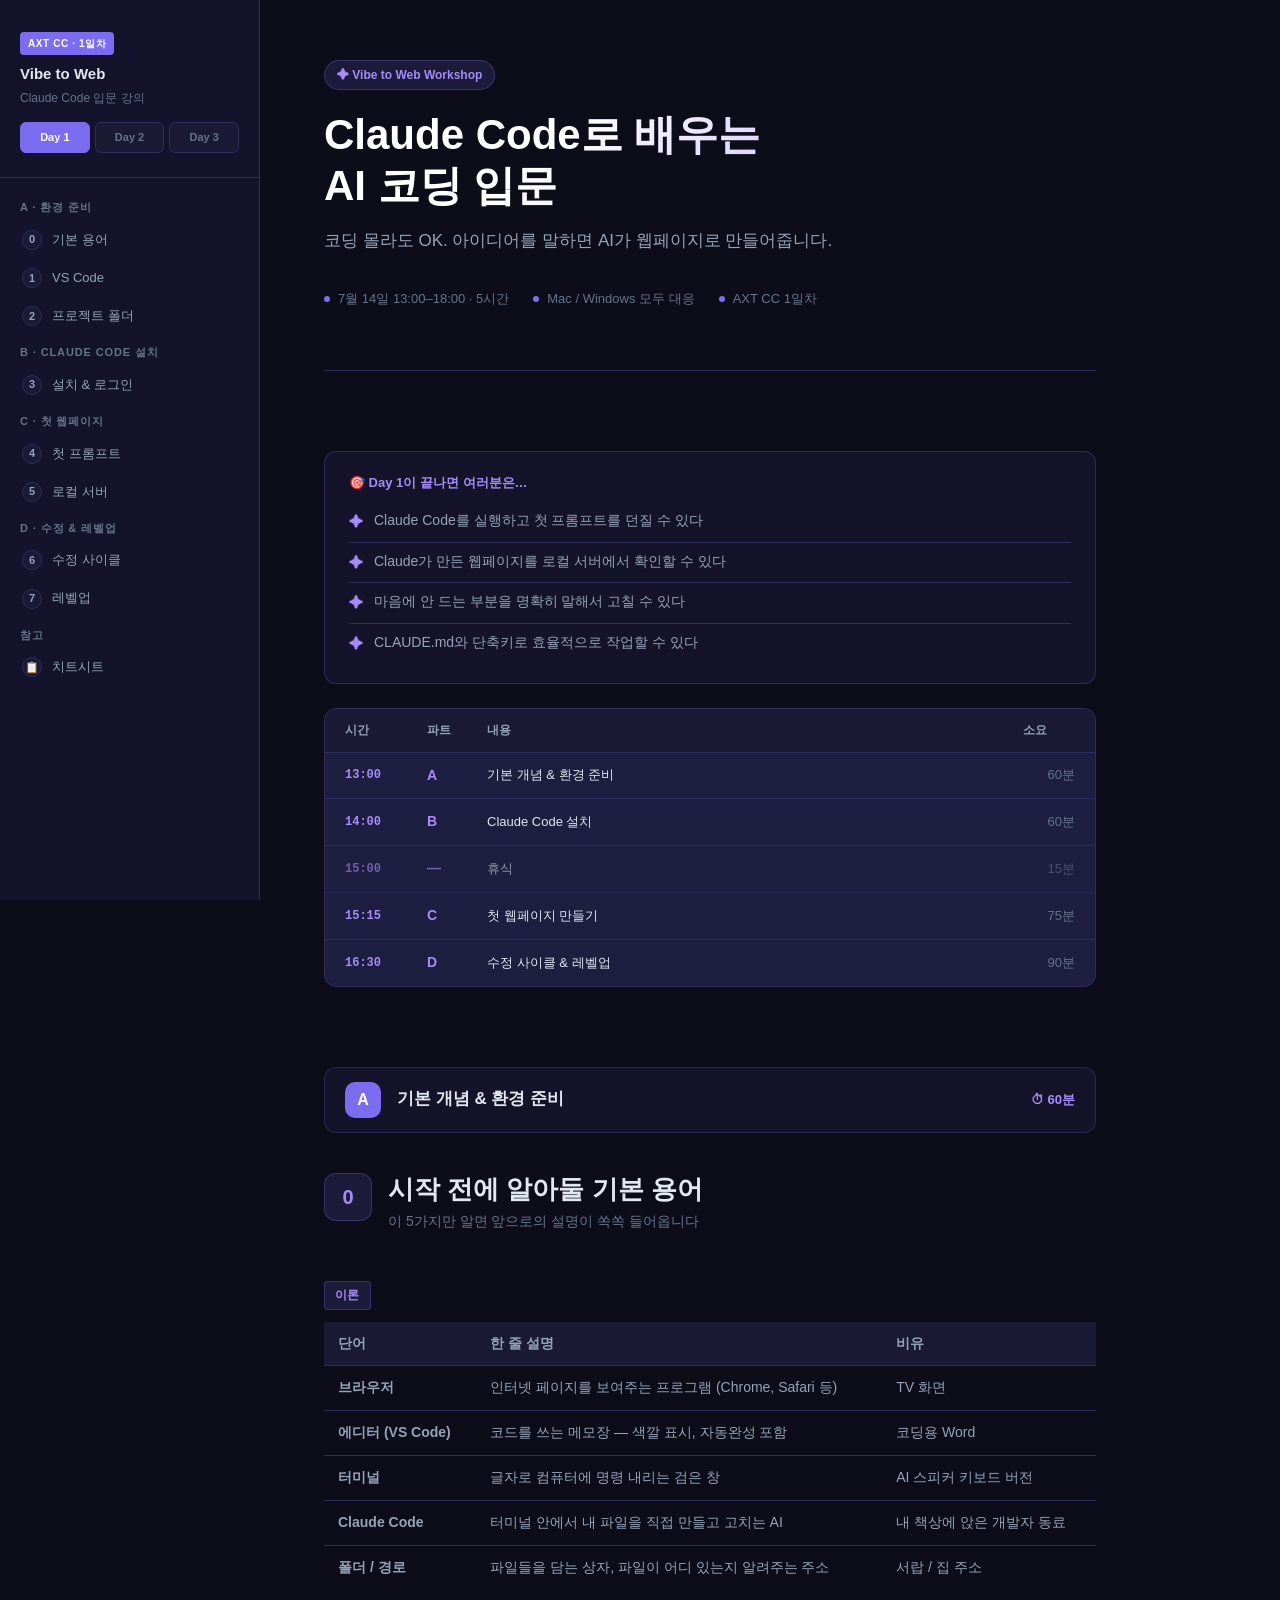
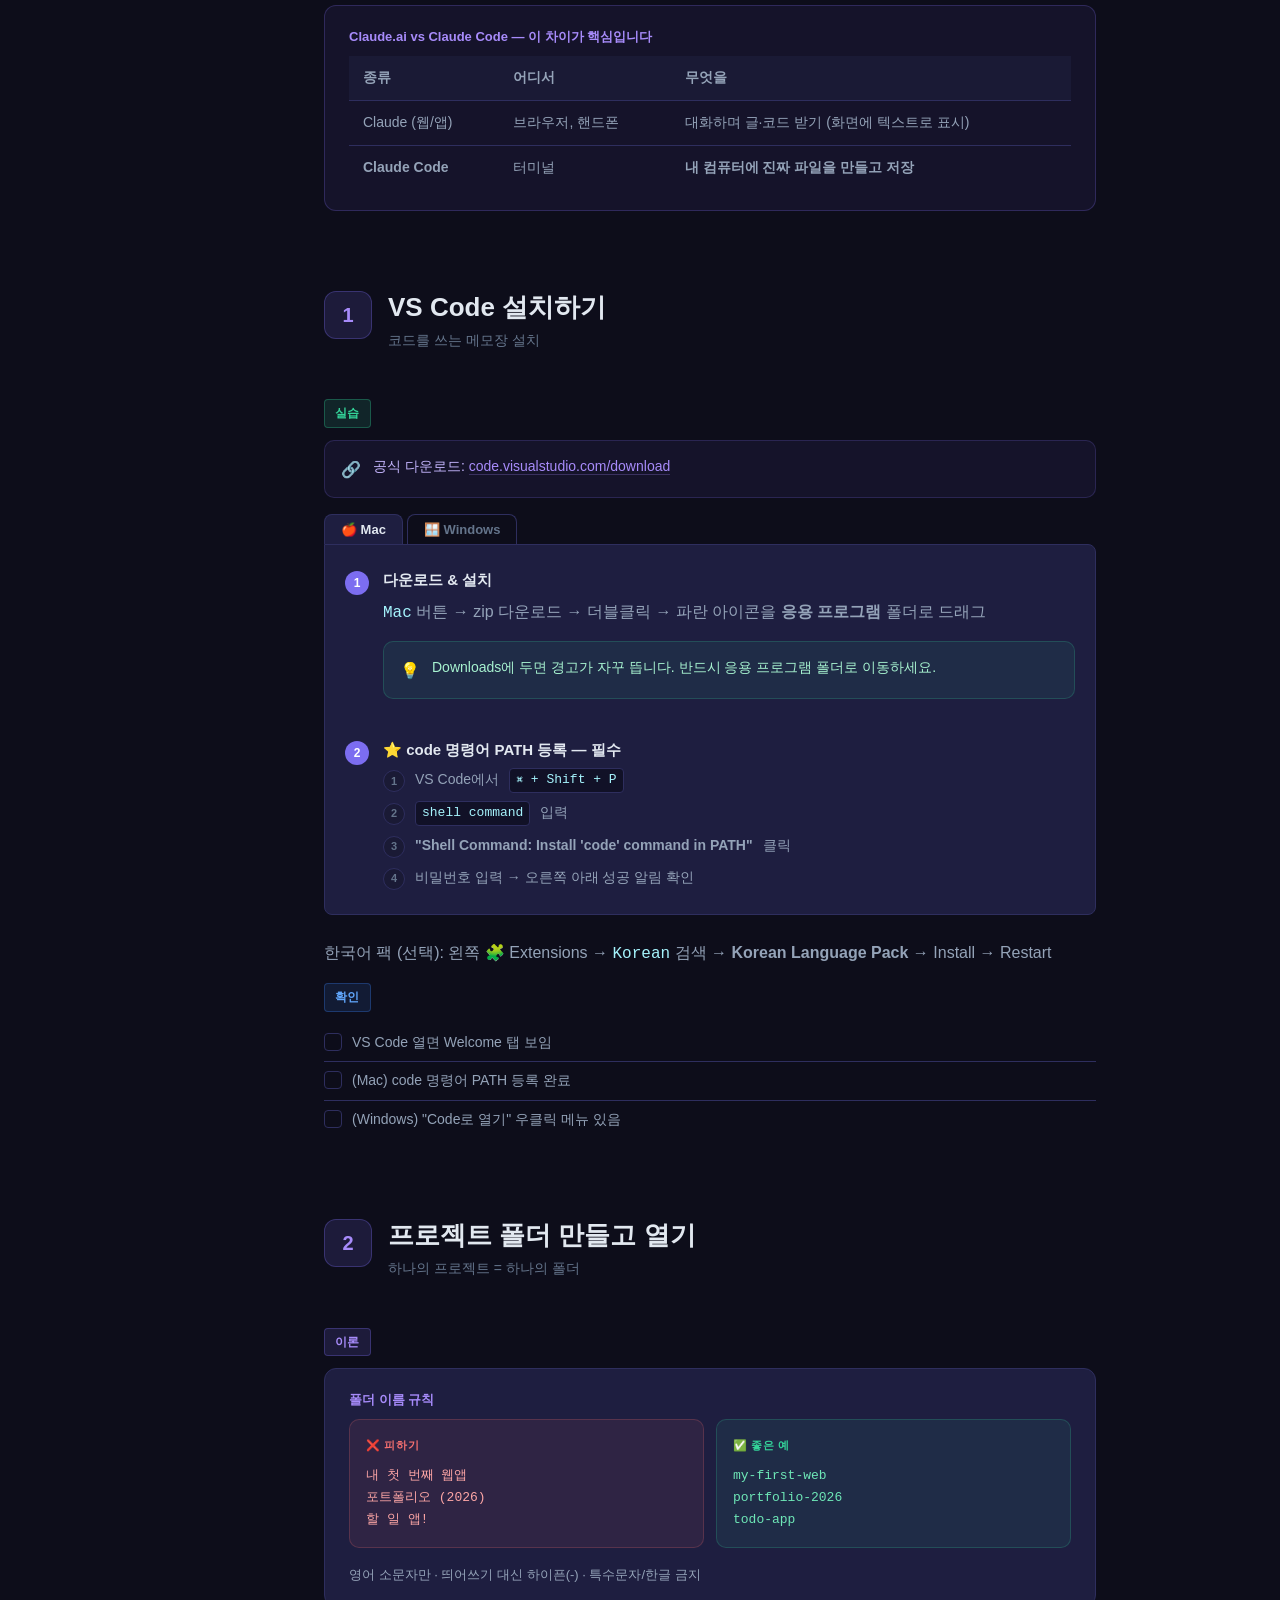
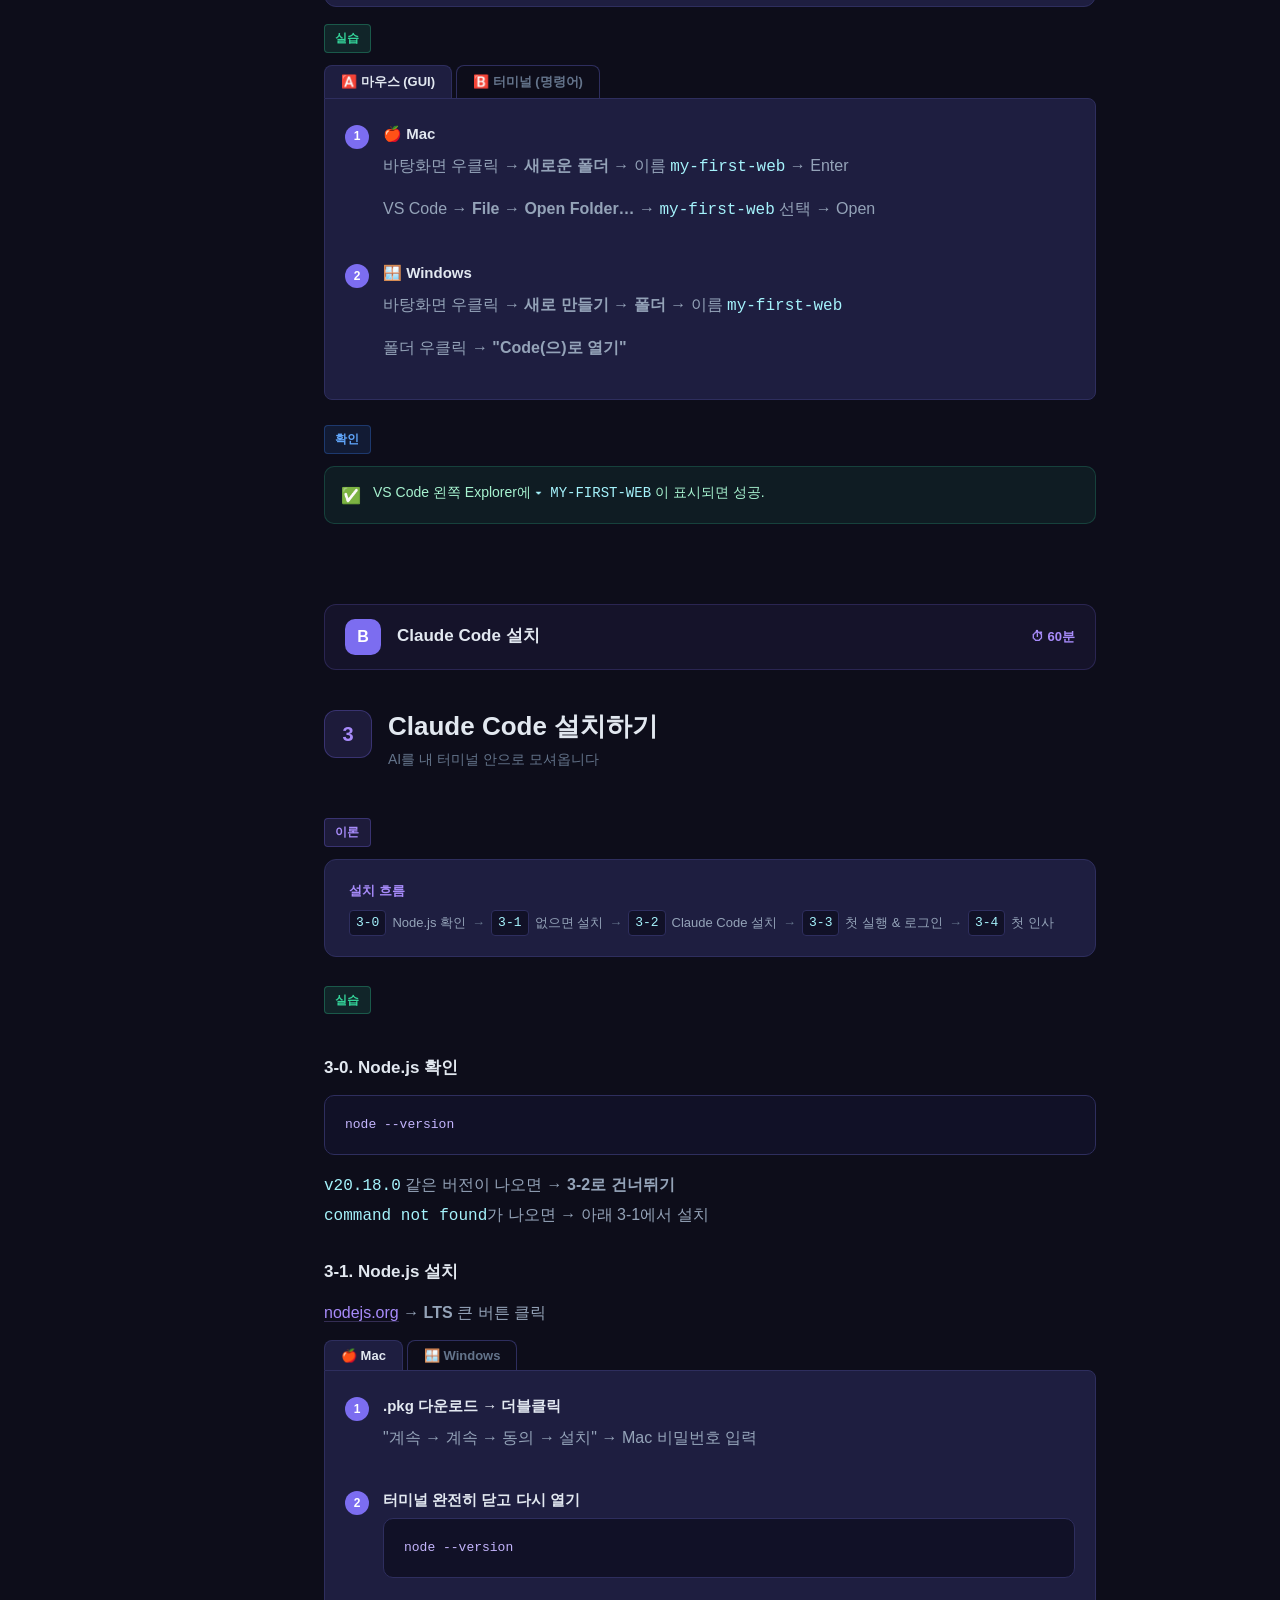
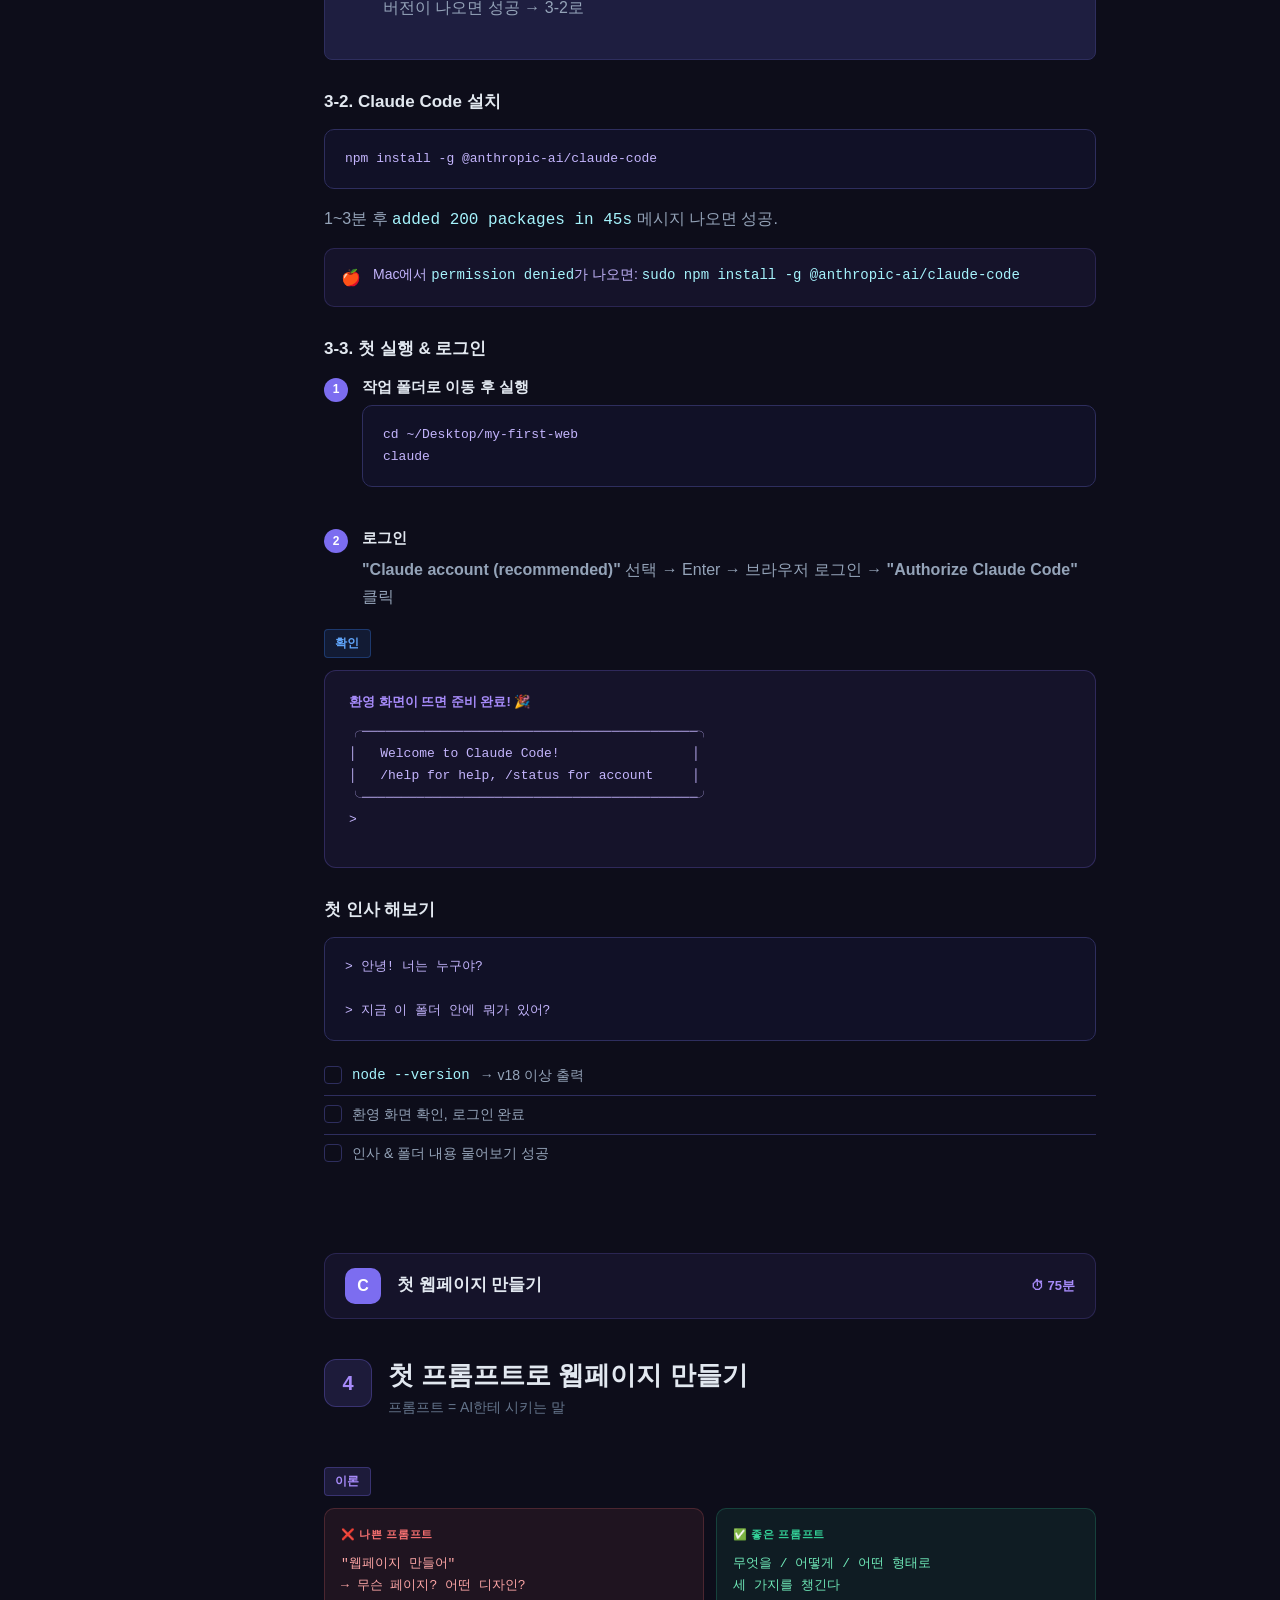
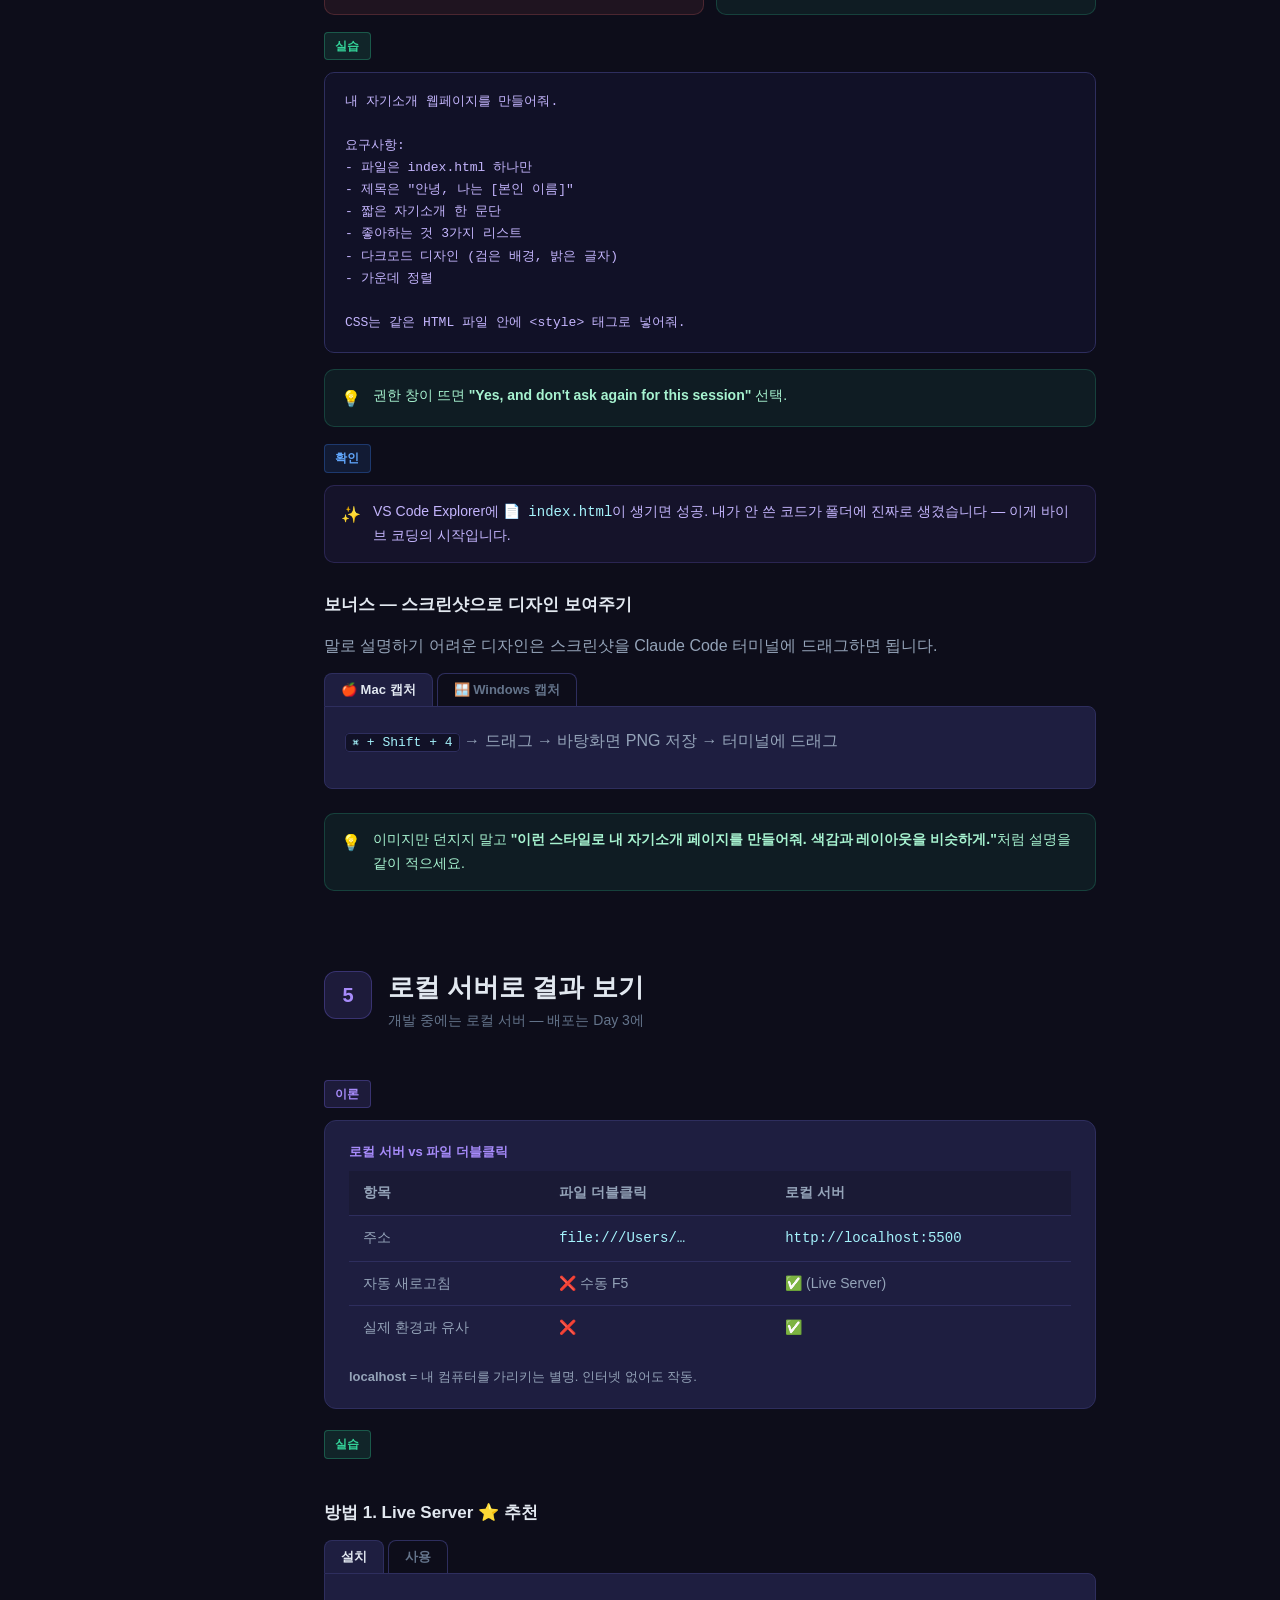
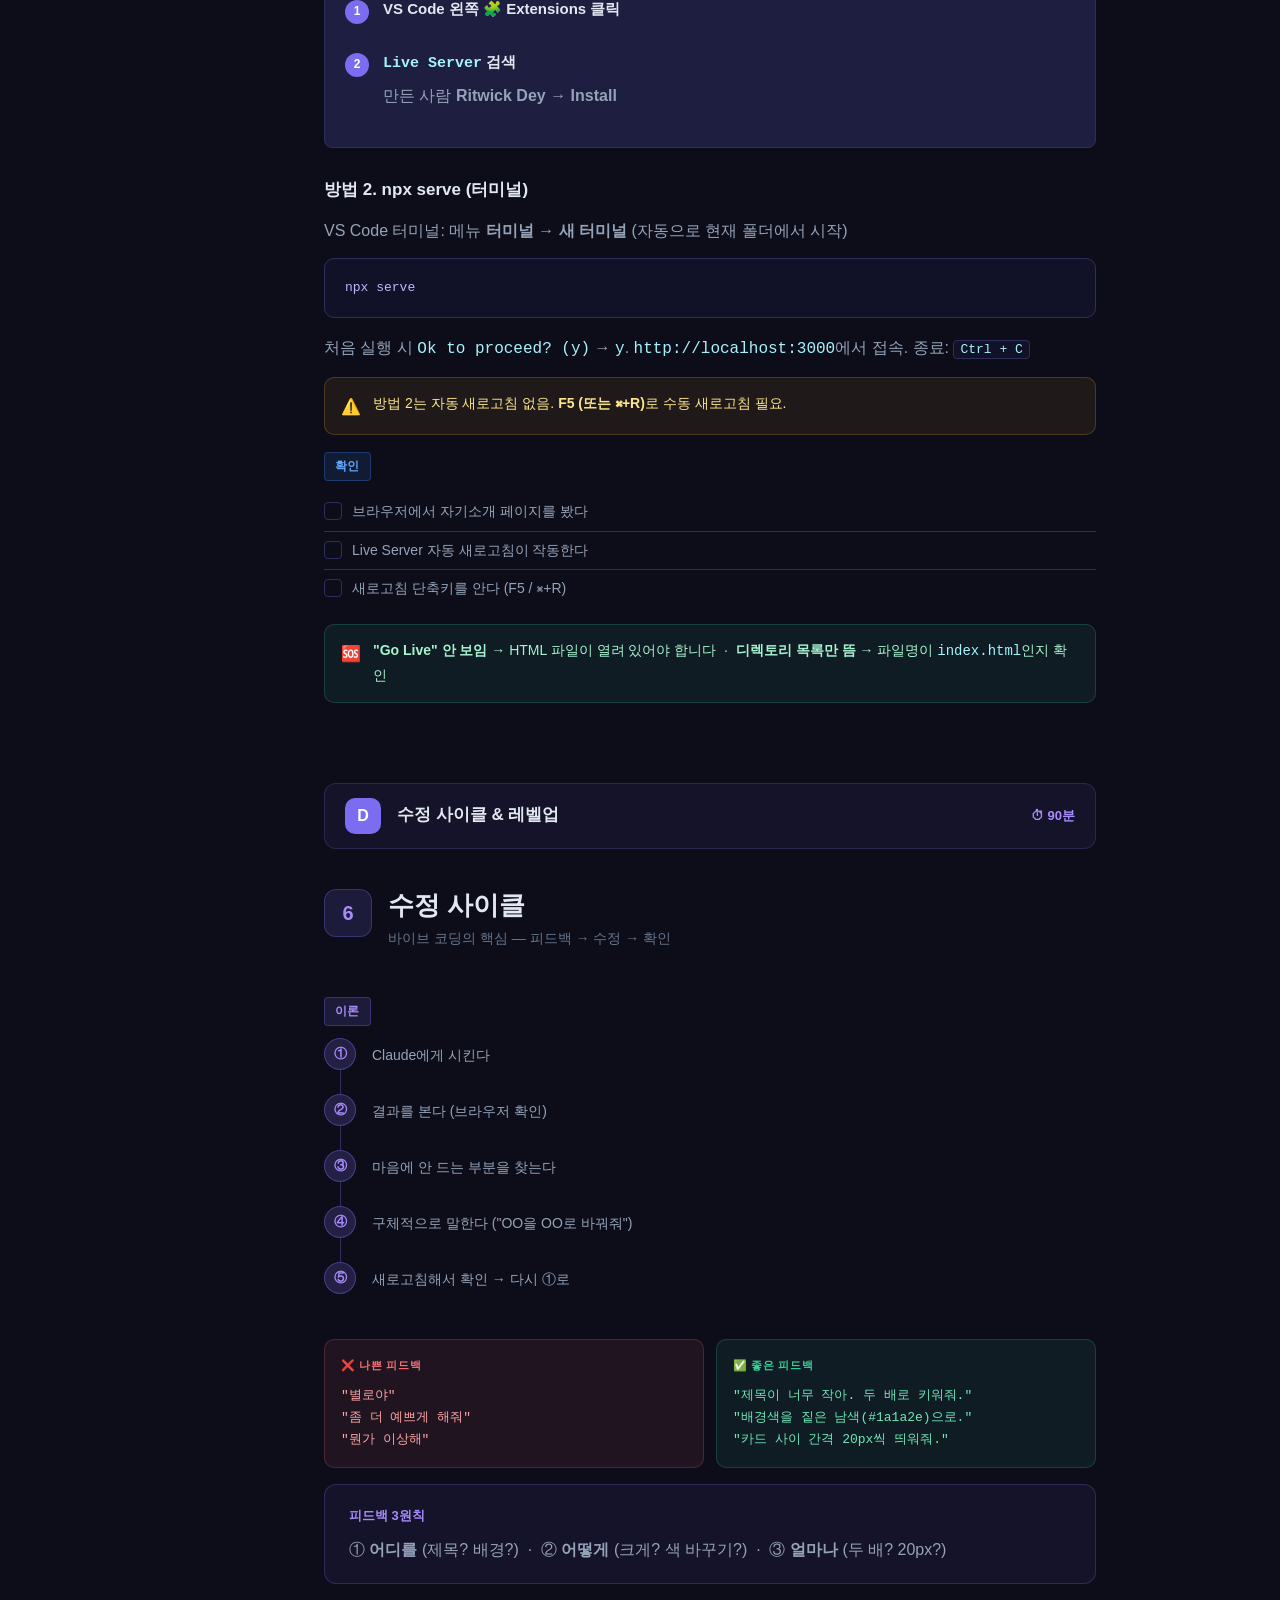
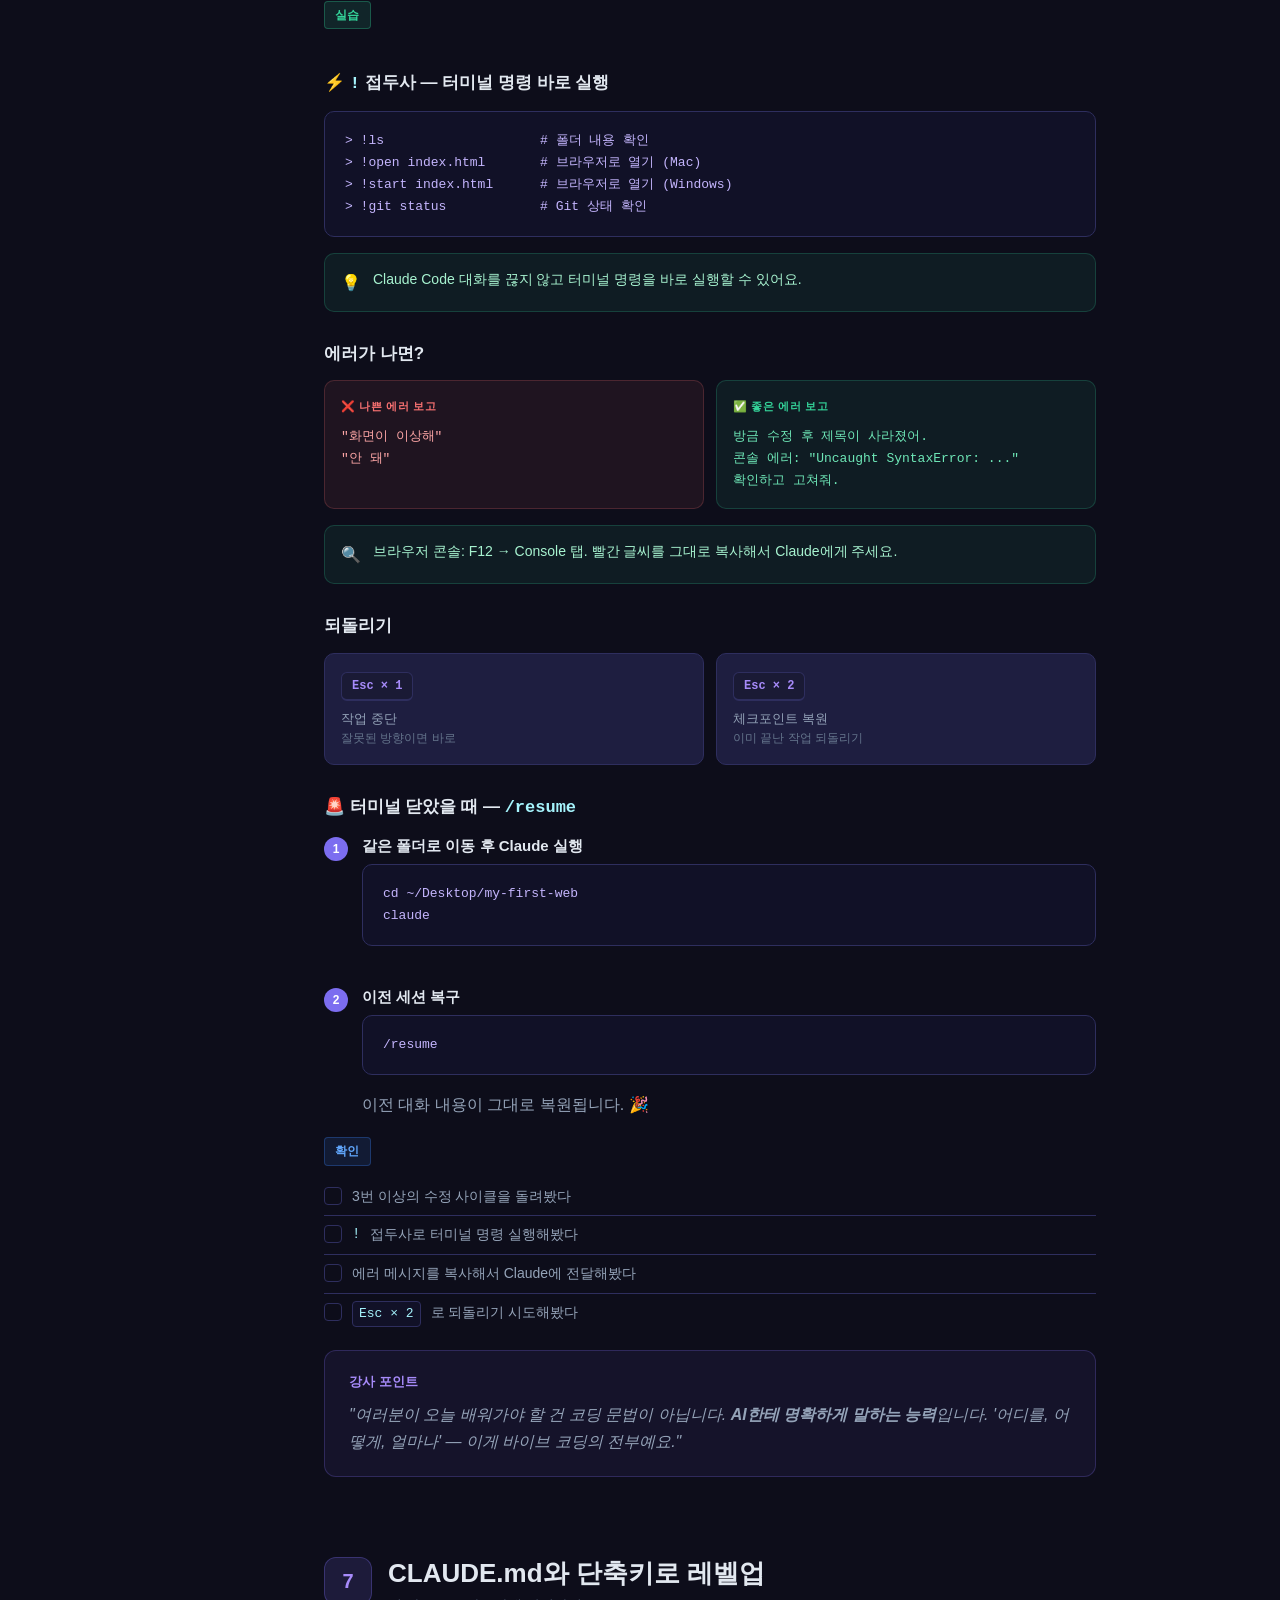
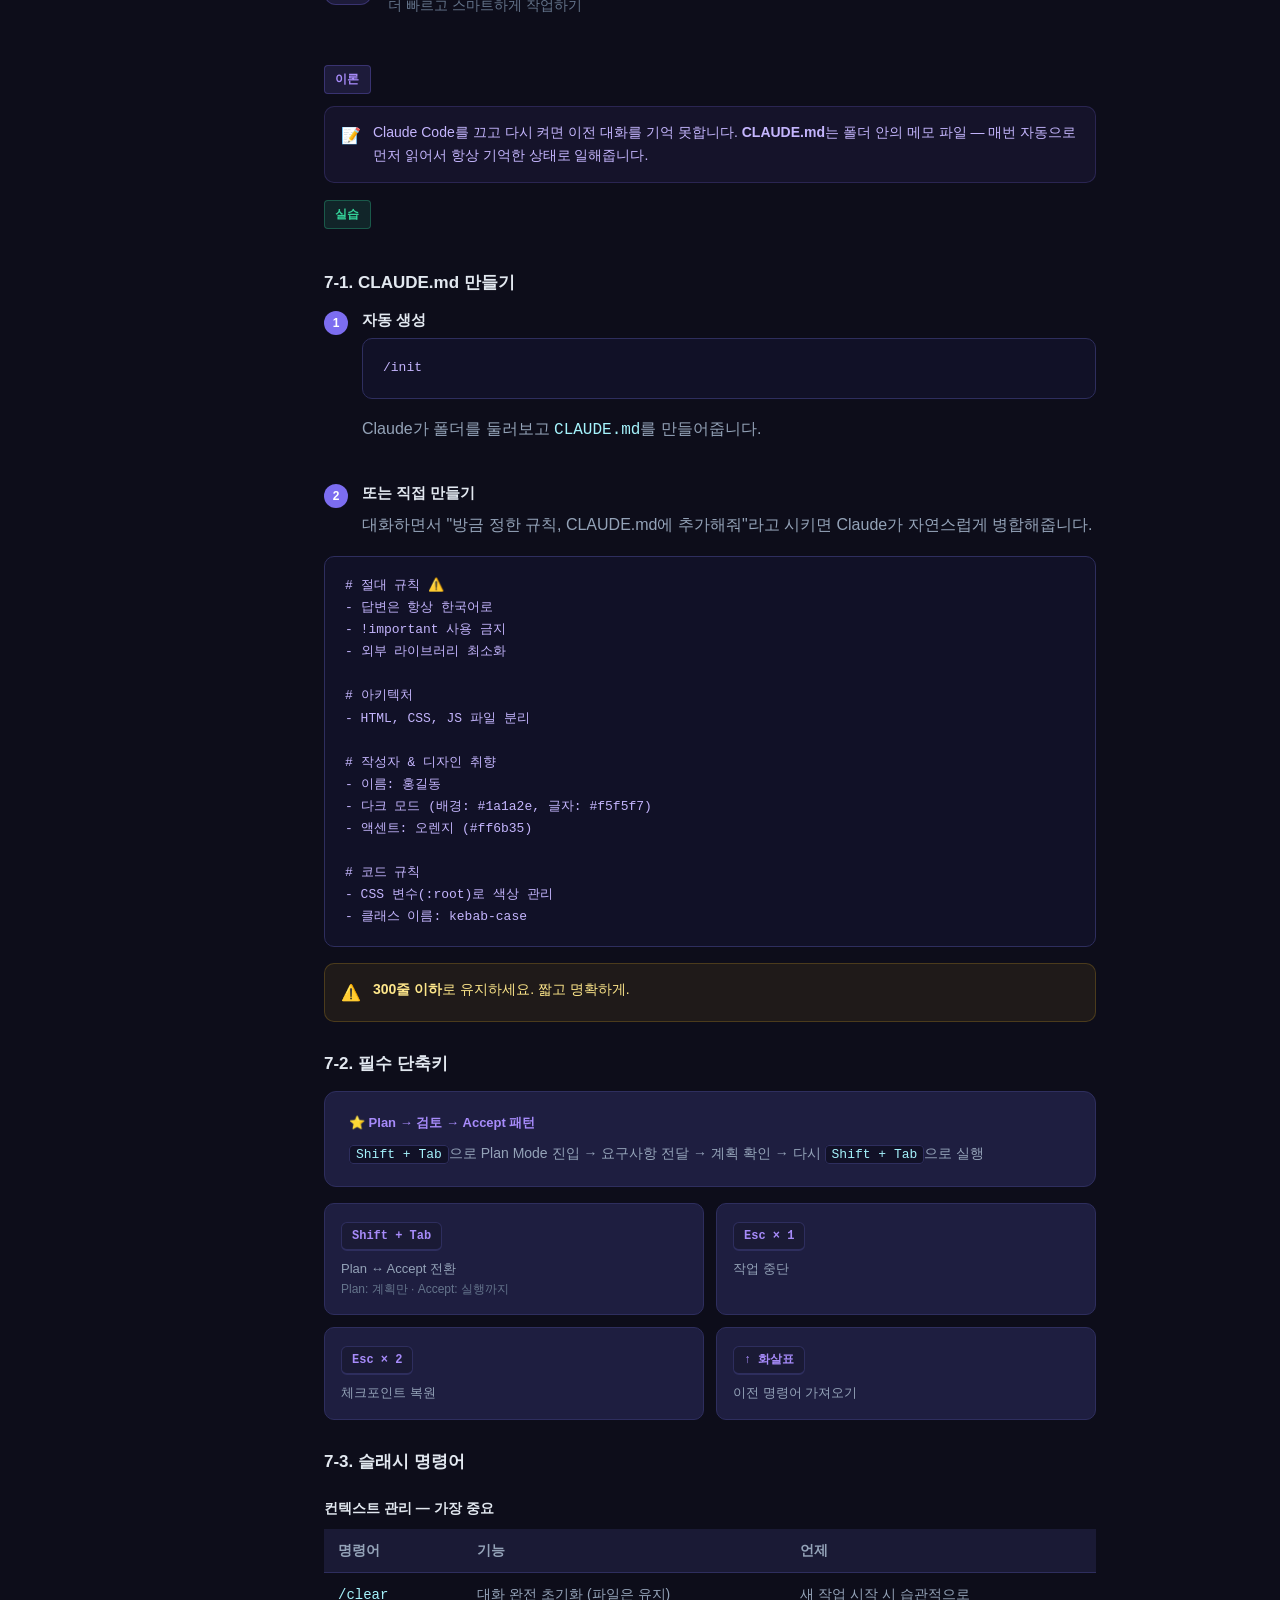
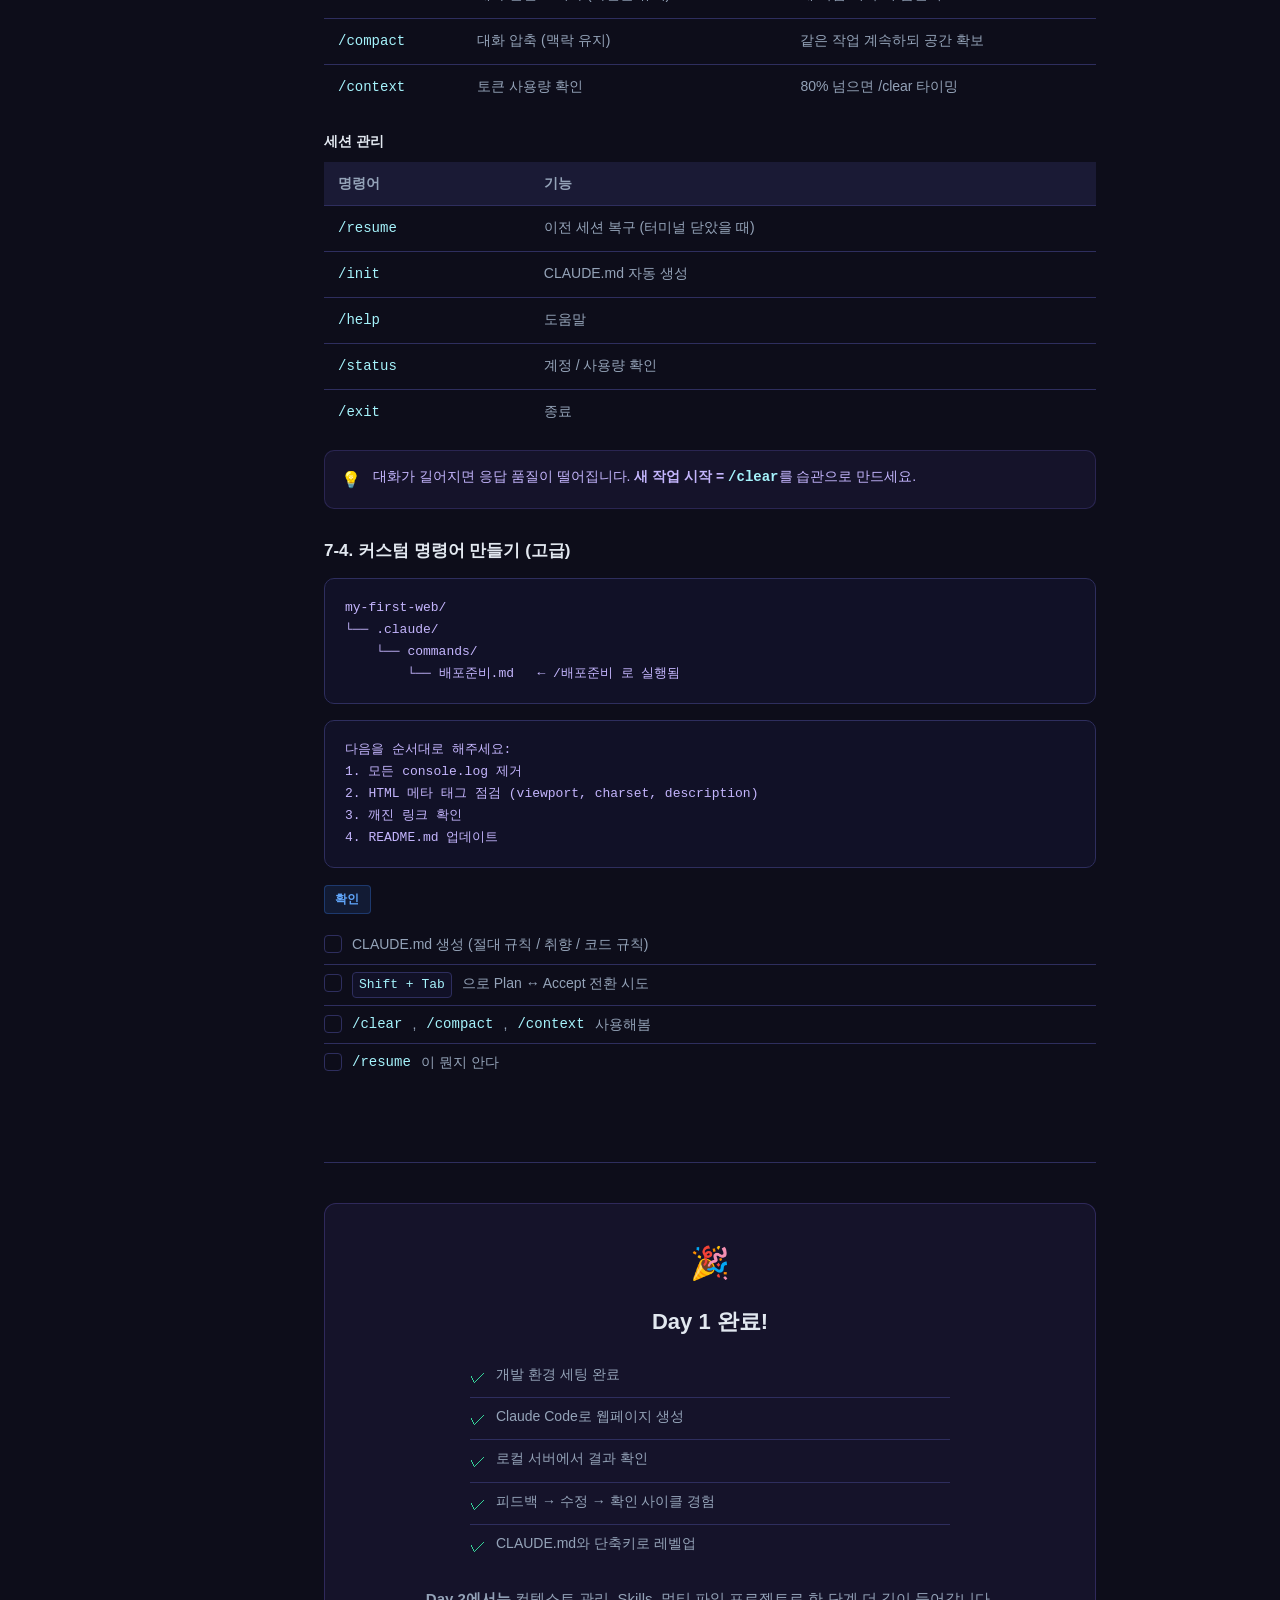
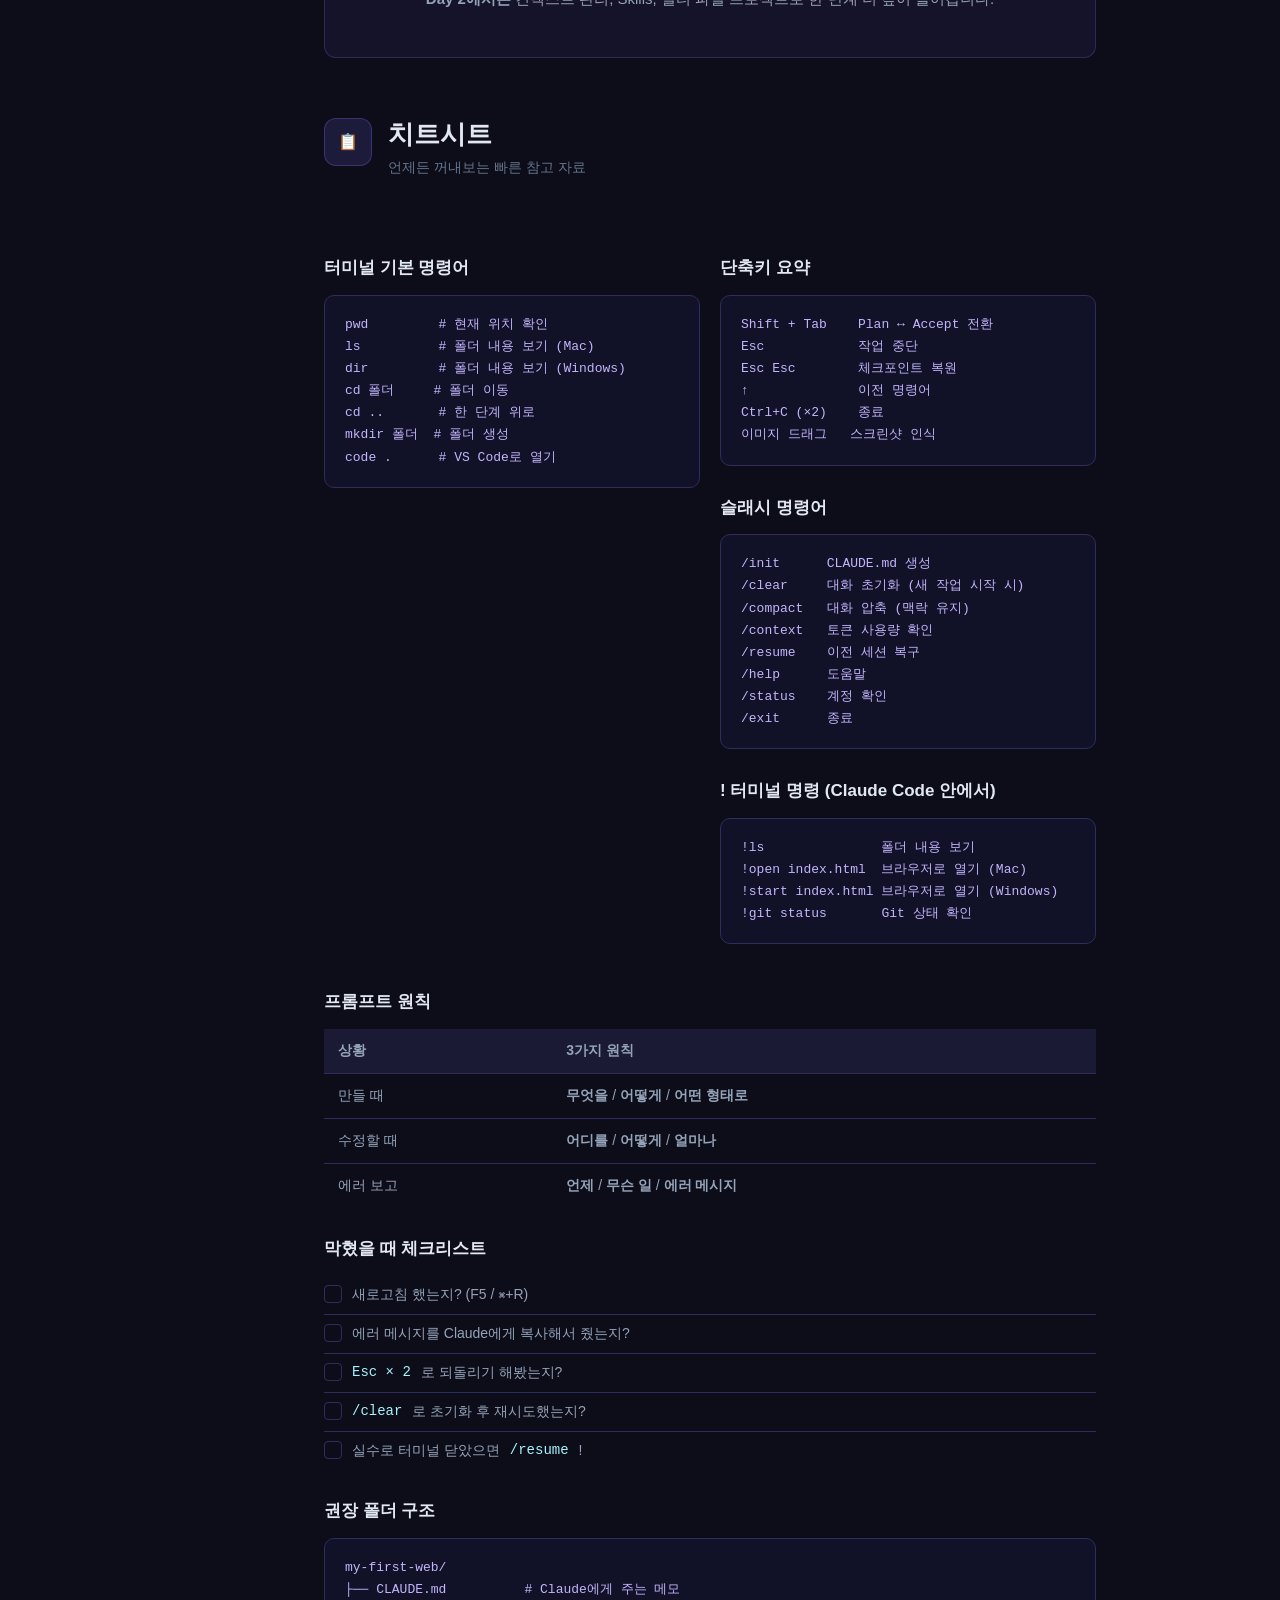
==== index.html @ 5e1e9b09 "Initial commit: Vibe to Web 워크샵 자료 Co-Authored-By: Claude Opus 4.8 <noreply@anthropic.com>" ====
<!DOCTYPE html>
<html lang="ko">
<head>
  <meta charset="UTF-8">
  <meta name="viewport" content="width=device-width, initial-scale=1.0">
  <title>Vibe to Web — Day 1 · Claude Code AI 코딩 입문</title>
  <link rel="stylesheet" href="style.css">
</head>
<body>

<div class="layout">

  <!-- ── Sidebar ── -->
  <aside class="sidebar">
    <div class="sidebar-logo">
      <div class="badge">AXT CC · 1일차</div>
      <h1>Vibe to Web</h1>
      <p>Claude Code 입문 강의</p>
      <div class="day-nav">
        <a href="index.html" class="active">Day 1</a>
        <a href="day2.html">Day 2</a>
        <a href="day3.html">Day 3</a>
      </div>
    </div>
    <nav>
      <div class="nav-section">
        <span class="nav-title">A · 환경 준비</span>
        <a class="nav-link" href="#step0"><span class="step-num">0</span>기본 용어</a>
        <a class="nav-link" href="#step1"><span class="step-num">1</span>VS Code</a>
        <a class="nav-link" href="#step2"><span class="step-num">2</span>프로젝트 폴더</a>
      </div>
      <div class="nav-section">
        <span class="nav-title">B · Claude Code 설치</span>
        <a class="nav-link" href="#step3"><span class="step-num">3</span>설치 &amp; 로그인</a>
      </div>
      <div class="nav-section">
        <span class="nav-title">C · 첫 웹페이지</span>
        <a class="nav-link" href="#step4"><span class="step-num">4</span>첫 프롬프트</a>
        <a class="nav-link" href="#step5"><span class="step-num">5</span>로컬 서버</a>
      </div>
      <div class="nav-section">
        <span class="nav-title">D · 수정 &amp; 레벨업</span>
        <a class="nav-link" href="#step6"><span class="step-num">6</span>수정 사이클</a>
        <a class="nav-link" href="#step7"><span class="step-num">7</span>레벨업</a>
      </div>
      <div class="nav-section">
        <span class="nav-title">참고</span>
        <a class="nav-link" href="#appendix"><span class="step-num">📋</span>치트시트</a>
      </div>
    </nav>
  </aside>

  <!-- ── Main ── -->
  <main>

    <!-- Hero -->
    <div class="hero" id="top">
      <div class="tag">✦ Vibe to Web Workshop</div>
      <h1>Claude Code로 배우는<br>AI 코딩 입문</h1>
      <p>코딩 몰라도 OK. 아이디어를 말하면 AI가 웹페이지로 만들어줍니다.</p>
      <div class="hero-meta">
        <div class="meta-item"><span class="dot"></span> 7월 14일 13:00–18:00 · 5시간</div>
        <div class="meta-item"><span class="dot"></span> Mac / Windows 모두 대응</div>
        <div class="meta-item"><span class="dot"></span> AXT CC 1일차</div>
      </div>
    </div>

    <!-- Day 1 목표 -->
    <div class="card accent" style="margin-bottom: 24px;">
      <div class="card-title">🎯 Day 1이 끝나면 여러분은…</div>
      <ul class="checklist" style="margin-bottom:0;">
        <li><span style="color:var(--accent2); font-size:15px;">✦</span> Claude Code를 실행하고 첫 프롬프트를 던질 수 있다</li>
        <li><span style="color:var(--accent2); font-size:15px;">✦</span> Claude가 만든 웹페이지를 로컬 서버에서 확인할 수 있다</li>
        <li><span style="color:var(--accent2); font-size:15px;">✦</span> 마음에 안 드는 부분을 명확히 말해서 고칠 수 있다</li>
        <li><span style="color:var(--accent2); font-size:15px;">✦</span> CLAUDE.md와 단축키로 효율적으로 작업할 수 있다</li>
      </ul>
    </div>

    <!-- Timetable -->
    <div class="timetable" style="margin-bottom:80px;">
      <div class="timetable-row timetable-header">
        <span>시간</span><span>파트</span><span>내용</span><span>소요</span>
      </div>
      <div class="timetable-row">
        <span class="tt-time">13:00</span>
        <span class="tt-part">A</span>
        <span class="tt-title">기본 개념 &amp; 환경 준비</span>
        <span class="tt-dur">60분</span>
      </div>
      <div class="timetable-row">
        <span class="tt-time">14:00</span>
        <span class="tt-part">B</span>
        <span class="tt-title">Claude Code 설치</span>
        <span class="tt-dur">60분</span>
      </div>
      <div class="timetable-row" style="opacity:.6;">
        <span class="tt-time">15:00</span>
        <span class="tt-part">—</span>
        <span class="tt-title">휴식</span>
        <span class="tt-dur">15분</span>
      </div>
      <div class="timetable-row">
        <span class="tt-time">15:15</span>
        <span class="tt-part">C</span>
        <span class="tt-title">첫 웹페이지 만들기</span>
        <span class="tt-dur">75분</span>
      </div>
      <div class="timetable-row">
        <span class="tt-time">16:30</span>
        <span class="tt-part">D</span>
        <span class="tt-title">수정 사이클 &amp; 레벨업</span>
        <span class="tt-dur">90분</span>
      </div>
    </div>

    <!-- ════════════════════════════════
         PART A — 환경 준비
    ═════════════════════════════════ -->
    <div class="part-section" id="part-a">
      <div class="part-header">
        <div class="part-badge">A</div>
        <div class="part-title">기본 개념 &amp; 환경 준비</div>
        <div class="part-duration">⏱ 60분</div>
      </div>

      <!-- ── 0단계 ── -->
      <section class="step-section" id="step0">
        <div class="step-header">
          <div class="step-badge">0</div>
          <div class="step-header-text">
            <h2>시작 전에 알아둘 기본 용어</h2>
            <p class="step-sub">이 5가지만 알면 앞으로의 설명이 쏙쏙 들어옵니다</p>
          </div>
        </div>

        <span class="section-label label-theory">이론</span>
        <div class="table-wrap">
          <table>
            <thead><tr><th>단어</th><th>한 줄 설명</th><th>비유</th></tr></thead>
            <tbody>
              <tr><td><strong>브라우저</strong></td><td>인터넷 페이지를 보여주는 프로그램 (Chrome, Safari 등)</td><td>TV 화면</td></tr>
              <tr><td><strong>에디터 (VS Code)</strong></td><td>코드를 쓰는 메모장 — 색깔 표시, 자동완성 포함</td><td>코딩용 Word</td></tr>
              <tr><td><strong>터미널</strong></td><td>글자로 컴퓨터에 명령 내리는 검은 창</td><td>AI 스피커 키보드 버전</td></tr>
              <tr><td><strong>Claude Code</strong></td><td>터미널 안에서 내 파일을 직접 만들고 고치는 AI</td><td>내 책상에 앉은 개발자 동료</td></tr>
              <tr><td><strong>폴더 / 경로</strong></td><td>파일들을 담는 상자, 파일이 어디 있는지 알려주는 주소</td><td>서랍 / 집 주소</td></tr>
            </tbody>
          </table>
        </div>

        <div class="card accent">
          <div class="card-title">Claude.ai vs Claude Code — 이 차이가 핵심입니다</div>
          <table>
            <thead><tr><th>종류</th><th>어디서</th><th>무엇을</th></tr></thead>
            <tbody>
              <tr><td>Claude (웹/앱)</td><td>브라우저, 핸드폰</td><td>대화하며 글·코드 받기 (화면에 텍스트로 표시)</td></tr>
              <tr><td><strong>Claude Code</strong></td><td>터미널</td><td><strong>내 컴퓨터에 진짜 파일을 만들고 저장</strong></td></tr>
            </tbody>
          </table>
        </div>
      </section>

      <!-- ── 1단계 ── -->
      <section class="step-section" id="step1">
        <div class="step-header">
          <div class="step-badge">1</div>
          <div class="step-header-text">
            <h2>VS Code 설치하기</h2>
            <p class="step-sub">코드를 쓰는 메모장 설치</p>
          </div>
        </div>

        <span class="section-label label-practice">실습</span>
        <div class="info">
          <span class="info-icon">🔗</span>
          <div>공식 다운로드: <a class="ext-link" href="https://code.visualstudio.com/download" target="_blank">code.visualstudio.com/download</a></div>
        </div>

        <div class="os-tabs">
          <div class="tab-buttons">
            <button class="tab-btn active" onclick="switchTab(this, 'mac1')">🍎 Mac</button>
            <button class="tab-btn" onclick="switchTab(this, 'win1')">🪟 Windows</button>
          </div>
          <div class="tab-content active" id="mac1">
            <ol class="step-list">
              <li>
                <div>
                  <div class="step-list-title">다운로드 &amp; 설치</div>
                  <p><code>Mac</code> 버튼 → zip 다운로드 → 더블클릭 → 파란 아이콘을 <strong>응용 프로그램</strong> 폴더로 드래그</p>
                  <div class="tip">
                    <span class="tip-icon">💡</span>
                    <div>Downloads에 두면 경고가 자꾸 뜹니다. 반드시 응용 프로그램 폴더로 이동하세요.</div>
                  </div>
                </div>
              </li>
              <li>
                <div>
                  <div class="step-list-title">⭐ code 명령어 PATH 등록 — 필수</div>
                  <ol class="sub-ol">
                    <li>VS Code에서 <span class="inline-code">⌘ + Shift + P</span></li>
                    <li><span class="inline-code">shell command</span> 입력</li>
                    <li><strong>"Shell Command: Install 'code' command in PATH"</strong> 클릭</li>
                    <li>비밀번호 입력 → 오른쪽 아래 성공 알림 확인</li>
                  </ol>
                </div>
              </li>
            </ol>
          </div>
          <div class="tab-content" id="win1">
            <ol class="step-list">
              <li>
                <div>
                  <div class="step-list-title">다운로드 &amp; 설치</div>
                  <p><code>Windows</code> 버튼 → <code>.exe</code> 다운로드 → 더블클릭 설치</p>
                </div>
              </li>
              <li>
                <div>
                  <div class="step-list-title">⭐ PATH 체크박스 — 필수</div>
                  <div class="warn">
                    <span class="warn-icon">⚠️</span>
                    <div>"추가 작업 선택" 화면에서 <strong>PATH에 추가</strong>를 반드시 체크하세요.</div>
                  </div>
                  <pre><code>☑ PATH에 추가  ← ⭐ 매우 중요</code></pre>
                </div>
              </li>
            </ol>
          </div>
        </div>

        <p>한국어 팩 (선택): 왼쪽 🧩 Extensions → <code>Korean</code> 검색 → <strong>Korean Language Pack</strong> → Install → Restart</p>

        <span class="section-label label-verify">확인</span>
        <ul class="checklist">
          <li><span class="check-box"></span>VS Code 열면 Welcome 탭 보임</li>
          <li><span class="check-box"></span>(Mac) code 명령어 PATH 등록 완료</li>
          <li><span class="check-box"></span>(Windows) "Code로 열기" 우클릭 메뉴 있음</li>
        </ul>
      </section>

      <!-- ── 2단계 ── -->
      <section class="step-section" id="step2">
        <div class="step-header">
          <div class="step-badge">2</div>
          <div class="step-header-text">
            <h2>프로젝트 폴더 만들고 열기</h2>
            <p class="step-sub">하나의 프로젝트 = 하나의 폴더</p>
          </div>
        </div>

        <span class="section-label label-theory">이론</span>
        <div class="card">
          <div class="card-title">폴더 이름 규칙</div>
          <div class="compare">
            <div class="compare-bad">
              <div class="compare-label">❌ 피하기</div>
              <pre><code>내 첫 번째 웹앱
포트폴리오 (2026)
할 일 앱!</code></pre>
            </div>
            <div class="compare-good">
              <div class="compare-label">✅ 좋은 예</div>
              <pre><code>my-first-web
portfolio-2026
todo-app</code></pre>
            </div>
          </div>
          <p style="font-size:13px; margin-top:8px; margin-bottom:0;">영어 소문자만 · 띄어쓰기 대신 하이픈(-) · 특수문자/한글 금지</p>
        </div>

        <span class="section-label label-practice">실습</span>
        <div class="os-tabs">
          <div class="tab-buttons">
            <button class="tab-btn active" onclick="switchTab(this, 'mac2')">🅰️ 마우스 (GUI)</button>
            <button class="tab-btn" onclick="switchTab(this, 'term2')">🅱️ 터미널 (명령어)</button>
          </div>
          <div class="tab-content active" id="mac2">
            <ol class="step-list">
              <li>
                <div>
                  <div class="step-list-title">🍎 Mac</div>
                  <p>바탕화면 우클릭 → <strong>새로운 폴더</strong> → 이름 <code>my-first-web</code> → Enter</p>
                  <p>VS Code → <strong>File → Open Folder…</strong> → <code>my-first-web</code> 선택 → Open</p>
                </div>
              </li>
              <li>
                <div>
                  <div class="step-list-title">🪟 Windows</div>
                  <p>바탕화면 우클릭 → <strong>새로 만들기 → 폴더</strong> → 이름 <code>my-first-web</code></p>
                  <p>폴더 우클릭 → <strong>"Code(으)로 열기"</strong></p>
                </div>
              </li>
            </ol>
          </div>
          <div class="tab-content" id="term2">
            <ol class="step-list">
              <li>
                <div>
                  <div class="step-list-title">기본 명령어 4개</div>
                  <pre><code>pwd               # 현재 위치 확인
cd 폴더이름        # 폴더 이동
mkdir 폴더이름     # 새 폴더 만들기
code .            # VS Code로 열기</code></pre>
                </div>
              </li>
              <li>
                <div>
                  <div class="step-list-title">🍎 Mac</div>
                  <pre><code>cd ~/Desktop
mkdir my-first-web
cd my-first-web
code .</code></pre>
                </div>
              </li>
              <li>
                <div>
                  <div class="step-list-title">🪟 Windows PowerShell</div>
                  <pre><code>cd $HOME\Desktop
mkdir my-first-web
cd my-first-web
code .</code></pre>
                </div>
              </li>
            </ol>
          </div>
        </div>

        <span class="section-label label-verify">확인</span>
        <div class="tip">
          <span class="tip-icon">✅</span>
          <div>VS Code 왼쪽 Explorer에 <code>▾ MY-FIRST-WEB</code> 이 표시되면 성공.</div>
        </div>
      </section>
    </div><!-- /part-a -->

    <!-- ════════════════════════════════
         PART B — Claude Code 설치
    ═════════════════════════════════ -->
    <div class="part-section" id="part-b">
      <div class="part-header">
        <div class="part-badge">B</div>
        <div class="part-title">Claude Code 설치</div>
        <div class="part-duration">⏱ 60분</div>
      </div>

      <!-- ── 3단계 ── -->
      <section class="step-section" id="step3">
        <div class="step-header">
          <div class="step-badge">3</div>
          <div class="step-header-text">
            <h2>Claude Code 설치하기</h2>
            <p class="step-sub">AI를 내 터미널 안으로 모셔옵니다</p>
          </div>
        </div>

        <span class="section-label label-theory">이론</span>
        <div class="card" style="margin-bottom:28px;">
          <div class="card-title">설치 흐름</div>
          <div style="display:flex; align-items:center; gap:6px; flex-wrap:wrap; font-size:13px; color:var(--text2);">
            <span class="inline-code">3-0</span><span>Node.js 확인</span>
            <span style="color:var(--text3);">→</span>
            <span class="inline-code">3-1</span><span>없으면 설치</span>
            <span style="color:var(--text3);">→</span>
            <span class="inline-code">3-2</span><span>Claude Code 설치</span>
            <span style="color:var(--text3);">→</span>
            <span class="inline-code">3-3</span><span>첫 실행 &amp; 로그인</span>
            <span style="color:var(--text3);">→</span>
            <span class="inline-code">3-4</span><span>첫 인사</span>
          </div>
        </div>

        <span class="section-label label-practice">실습</span>
        <h3>3-0. Node.js 확인</h3>
        <pre><code>node --version</code></pre>
        <p><code>v20.18.0</code> 같은 버전이 나오면 → <strong>3-2로 건너뛰기</strong><br>
        <code>command not found</code>가 나오면 → 아래 3-1에서 설치</p>

        <h3>3-1. Node.js 설치</h3>
        <p><a class="ext-link" href="https://nodejs.org" target="_blank">nodejs.org</a> → <strong>LTS</strong> 큰 버튼 클릭</p>

        <div class="os-tabs">
          <div class="tab-buttons">
            <button class="tab-btn active" onclick="switchTab(this, 'mac31')">🍎 Mac</button>
            <button class="tab-btn" onclick="switchTab(this, 'win31')">🪟 Windows</button>
          </div>
          <div class="tab-content active" id="mac31">
            <ol class="step-list">
              <li>
                <div>
                  <div class="step-list-title">.pkg 다운로드 → 더블클릭</div>
                  <p>"계속 → 계속 → 동의 → 설치" → Mac 비밀번호 입력</p>
                </div>
              </li>
              <li>
                <div>
                  <div class="step-list-title">터미널 완전히 닫고 다시 열기</div>
                  <pre><code>node --version</code></pre>
                  <p>버전이 나오면 성공 → 3-2로</p>
                </div>
              </li>
            </ol>
          </div>
          <div class="tab-content" id="win31">
            <ol class="step-list">
              <li>
                <div>
                  <div class="step-list-title">.msi 다운로드 → 더블클릭 → Next 계속</div>
                  <div class="warn">
                    <span class="warn-icon">⚠️</span>
                    <div><strong>"Automatically install the necessary tools"</strong>는 <strong>체크하지 마세요</strong>.</div>
                  </div>
                </div>
              </li>
              <li>
                <div>
                  <div class="step-list-title">PowerShell 닫고 다시 열기</div>
                  <pre><code>node --version</code></pre>
                  <p>버전이 나오면 성공 → 3-2로</p>
                </div>
              </li>
            </ol>
          </div>
        </div>

        <h3>3-2. Claude Code 설치</h3>
        <pre><code>npm install -g @anthropic-ai/claude-code</code></pre>
        <p>1~3분 후 <code>added 200 packages in 45s</code> 메시지 나오면 성공.</p>
        <div class="info">
          <span class="info-icon">🍎</span>
          <div>Mac에서 <code>permission denied</code>가 나오면: <code>sudo npm install -g @anthropic-ai/claude-code</code></div>
        </div>

        <h3>3-3. 첫 실행 &amp; 로그인</h3>
        <ol class="step-list">
          <li>
            <div>
              <div class="step-list-title">작업 폴더로 이동 후 실행</div>
              <pre><code>cd ~/Desktop/my-first-web
claude</code></pre>
            </div>
          </li>
          <li>
            <div>
              <div class="step-list-title">로그인</div>
              <p><strong>"Claude account (recommended)"</strong> 선택 → Enter → 브라우저 로그인 → <strong>"Authorize Claude Code"</strong> 클릭</p>
            </div>
          </li>
        </ol>

        <span class="section-label label-verify">확인</span>
        <div class="card accent">
          <div class="card-title">환영 화면이 뜨면 준비 완료! 🎉</div>
          <pre style="background:transparent; border:none; padding:0; font-size:13px;"><code>╭───────────────────────────────────────────╮
│   Welcome to Claude Code!                 │
│   /help for help, /status for account     │
╰───────────────────────────────────────────╯
></code></pre>
        </div>

        <h3>첫 인사 해보기</h3>
        <pre><code>&gt; 안녕! 너는 누구야?

&gt; 지금 이 폴더 안에 뭐가 있어?</code></pre>

        <ul class="checklist">
          <li><span class="check-box"></span><code>node --version</code> → v18 이상 출력</li>
          <li><span class="check-box"></span>환영 화면 확인, 로그인 완료</li>
          <li><span class="check-box"></span>인사 &amp; 폴더 내용 물어보기 성공</li>
        </ul>
      </section>
    </div><!-- /part-b -->

    <!-- ════════════════════════════════
         PART C — 첫 웹페이지 만들기
    ═════════════════════════════════ -->
    <div class="part-section" id="part-c">
      <div class="part-header">
        <div class="part-badge">C</div>
        <div class="part-title">첫 웹페이지 만들기</div>
        <div class="part-duration">⏱ 75분</div>
      </div>

      <!-- ── 4단계 ── -->
      <section class="step-section" id="step4">
        <div class="step-header">
          <div class="step-badge">4</div>
          <div class="step-header-text">
            <h2>첫 프롬프트로 웹페이지 만들기</h2>
            <p class="step-sub">프롬프트 = AI한테 시키는 말</p>
          </div>
        </div>

        <span class="section-label label-theory">이론</span>
        <div class="compare">
          <div class="compare-bad">
            <div class="compare-label">❌ 나쁜 프롬프트</div>
            <pre><code>"웹페이지 만들어"
→ 무슨 페이지? 어떤 디자인?</code></pre>
          </div>
          <div class="compare-good">
            <div class="compare-label">✅ 좋은 프롬프트</div>
            <pre><code>무엇을 / 어떻게 / 어떤 형태로
세 가지를 챙긴다</code></pre>
          </div>
        </div>

        <span class="section-label label-practice">실습</span>
        <pre><code>내 자기소개 웹페이지를 만들어줘.

요구사항:
- 파일은 index.html 하나만
- 제목은 "안녕, 나는 [본인 이름]"
- 짧은 자기소개 한 문단
- 좋아하는 것 3가지 리스트
- 다크모드 디자인 (검은 배경, 밝은 글자)
- 가운데 정렬

CSS는 같은 HTML 파일 안에 &lt;style&gt; 태그로 넣어줘.</code></pre>

        <div class="tip">
          <span class="tip-icon">💡</span>
          <div>권한 창이 뜨면 <strong>"Yes, and don't ask again for this session"</strong> 선택.</div>
        </div>

        <span class="section-label label-verify">확인</span>
        <div class="info">
          <span class="info-icon">✨</span>
          <div>VS Code Explorer에 <code>📄 index.html</code>이 생기면 성공. 내가 안 쓴 코드가 폴더에 진짜로 생겼습니다 — 이게 바이브 코딩의 시작입니다.</div>
        </div>

        <h3>보너스 — 스크린샷으로 디자인 보여주기</h3>
        <p>말로 설명하기 어려운 디자인은 스크린샷을 Claude Code 터미널에 드래그하면 됩니다.</p>
        <div class="os-tabs">
          <div class="tab-buttons">
            <button class="tab-btn active" onclick="switchTab(this, 'ss_mac')">🍎 Mac 캡처</button>
            <button class="tab-btn" onclick="switchTab(this, 'ss_win')">🪟 Windows 캡처</button>
          </div>
          <div class="tab-content active" id="ss_mac">
            <p><span class="inline-code">⌘ + Shift + 4</span> → 드래그 → 바탕화면 PNG 저장 → 터미널에 드래그</p>
          </div>
          <div class="tab-content" id="ss_win">
            <p><span class="inline-code">Win + Shift + S</span> → 영역 선택 → 파일로 저장 후 터미널에 드래그</p>
          </div>
        </div>
        <div class="tip">
          <span class="tip-icon">💡</span>
          <div>이미지만 던지지 말고 <strong>"이런 스타일로 내 자기소개 페이지를 만들어줘. 색감과 레이아웃을 비슷하게."</strong>처럼 설명을 같이 적으세요.</div>
        </div>
      </section>

      <!-- ── 5단계 ── -->
      <section class="step-section" id="step5">
        <div class="step-header">
          <div class="step-badge">5</div>
          <div class="step-header-text">
            <h2>로컬 서버로 결과 보기</h2>
            <p class="step-sub">개발 중에는 로컬 서버 — 배포는 Day 3에</p>
          </div>
        </div>

        <span class="section-label label-theory">이론</span>
        <div class="card" style="margin-bottom:20px;">
          <div class="card-title">로컬 서버 vs 파일 더블클릭</div>
          <div class="table-wrap">
            <table>
              <thead><tr><th>항목</th><th>파일 더블클릭</th><th>로컬 서버</th></tr></thead>
              <tbody>
                <tr><td>주소</td><td><code>file:///Users/…</code></td><td><code>http://localhost:5500</code></td></tr>
                <tr><td>자동 새로고침</td><td>❌ 수동 F5</td><td>✅ (Live Server)</td></tr>
                <tr><td>실제 환경과 유사</td><td>❌</td><td>✅</td></tr>
              </tbody>
            </table>
          </div>
          <p style="margin:8px 0 0; font-size:13px;"><strong>localhost</strong> = 내 컴퓨터를 가리키는 별명. 인터넷 없어도 작동.</p>
        </div>

        <span class="section-label label-practice">실습</span>
        <h3>방법 1. Live Server ⭐ 추천</h3>
        <div class="os-tabs">
          <div class="tab-buttons">
            <button class="tab-btn active" onclick="switchTab(this, 'ls_install')">설치</button>
            <button class="tab-btn" onclick="switchTab(this, 'ls_use')">사용</button>
          </div>
          <div class="tab-content active" id="ls_install">
            <ol class="step-list">
              <li><div><div class="step-list-title">VS Code 왼쪽 🧩 Extensions 클릭</div></div></li>
              <li>
                <div>
                  <div class="step-list-title"><code>Live Server</code> 검색</div>
                  <p>만든 사람 <strong>Ritwick Dey</strong> → <strong>Install</strong></p>
                </div>
              </li>
            </ol>
          </div>
          <div class="tab-content" id="ls_use">
            <ol class="step-list">
              <li><div><div class="step-list-title">VS Code에서 <code>index.html</code> 파일 열기</div></div></li>
              <li>
                <div>
                  <div class="step-list-title">오른쪽 아래 <strong>[ Go Live ]</strong> 클릭</div>
                  <p>브라우저에서 <code>http://127.0.0.1:5500/index.html</code> 자동 열림</p>
                </div>
              </li>
              <li>
                <div>
                  <div class="step-list-title">파일 저장 시 자동 새로고침 ✨</div>
                  <div class="tip" style="margin-top:8px;">
                    <span class="tip-icon">💡</span>
                    <div>종료: 오른쪽 아래 <strong>"Port: 5500"</strong> 클릭</div>
                  </div>
                </div>
              </li>
            </ol>
          </div>
        </div>

        <h3>방법 2. npx serve (터미널)</h3>
        <p>VS Code 터미널: 메뉴 <strong>터미널 → 새 터미널</strong> (자동으로 현재 폴더에서 시작)</p>
        <pre><code>npx serve</code></pre>
        <p>처음 실행 시 <code>Ok to proceed? (y)</code> → <code>y</code>. <code>http://localhost:3000</code>에서 접속. 종료: <span class="inline-code">Ctrl + C</span></p>
        <div class="warn">
          <span class="warn-icon">⚠️</span>
          <div>방법 2는 자동 새로고침 없음. <strong>F5 (또는 ⌘+R)</strong>로 수동 새로고침 필요.</div>
        </div>

        <span class="section-label label-verify">확인</span>
        <ul class="checklist">
          <li><span class="check-box"></span>브라우저에서 자기소개 페이지를 봤다</li>
          <li><span class="check-box"></span>Live Server 자동 새로고침이 작동한다</li>
          <li><span class="check-box"></span>새로고침 단축키를 안다 (F5 / ⌘+R)</li>
        </ul>

        <div class="tip">
          <span class="tip-icon">🆘</span>
          <div><strong>"Go Live" 안 보임</strong> → HTML 파일이 열려 있어야 합니다 &nbsp;·&nbsp; <strong>디렉토리 목록만 뜸</strong> → 파일명이 <code>index.html</code>인지 확인</div>
        </div>
      </section>
    </div><!-- /part-c -->

    <!-- ════════════════════════════════
         PART D — 수정 사이클 & 레벨업
    ═════════════════════════════════ -->
    <div class="part-section" id="part-d">
      <div class="part-header">
        <div class="part-badge">D</div>
        <div class="part-title">수정 사이클 &amp; 레벨업</div>
        <div class="part-duration">⏱ 90분</div>
      </div>

      <!-- ── 6단계 ── -->
      <section class="step-section" id="step6">
        <div class="step-header">
          <div class="step-badge">6</div>
          <div class="step-header-text">
            <h2>수정 사이클</h2>
            <p class="step-sub">바이브 코딩의 핵심 — 피드백 → 수정 → 확인</p>
          </div>
        </div>

        <span class="section-label label-theory">이론</span>
        <div class="cycle">
          <div class="cycle-item">
            <div class="cycle-left"><div class="cycle-num">①</div><div class="cycle-line"></div></div>
            <div class="cycle-text">Claude에게 시킨다</div>
          </div>
          <div class="cycle-item">
            <div class="cycle-left"><div class="cycle-num">②</div><div class="cycle-line"></div></div>
            <div class="cycle-text">결과를 본다 (브라우저 확인)</div>
          </div>
          <div class="cycle-item">
            <div class="cycle-left"><div class="cycle-num">③</div><div class="cycle-line"></div></div>
            <div class="cycle-text">마음에 안 드는 부분을 찾는다</div>
          </div>
          <div class="cycle-item">
            <div class="cycle-left"><div class="cycle-num">④</div><div class="cycle-line"></div></div>
            <div class="cycle-text">구체적으로 말한다 ("OO을 OO로 바꿔줘")</div>
          </div>
          <div class="cycle-item">
            <div class="cycle-left"><div class="cycle-num">⑤</div></div>
            <div class="cycle-text">새로고침해서 확인 → 다시 ①로</div>
          </div>
        </div>

        <div class="compare">
          <div class="compare-bad">
            <div class="compare-label">❌ 나쁜 피드백</div>
            <pre><code>"별로야"
"좀 더 예쁘게 해줘"
"뭔가 이상해"</code></pre>
          </div>
          <div class="compare-good">
            <div class="compare-label">✅ 좋은 피드백</div>
            <pre><code>"제목이 너무 작아. 두 배로 키워줘."
"배경색을 짙은 남색(#1a1a2e)으로."
"카드 사이 간격 20px씩 띄워줘."</code></pre>
          </div>
        </div>

        <div class="card accent">
          <div class="card-title">피드백 3원칙</div>
          <p style="margin:0; color:var(--text2);">① <strong>어디를</strong> (제목? 배경?) &nbsp;·&nbsp; ② <strong>어떻게</strong> (크게? 색 바꾸기?) &nbsp;·&nbsp; ③ <strong>얼마나</strong> (두 배? 20px?)</p>
        </div>

        <span class="section-label label-practice">실습</span>
        <h3>⚡ <code>!</code> 접두사 — 터미널 명령 바로 실행</h3>
        <pre><code>&gt; !ls                    # 폴더 내용 확인
&gt; !open index.html       # 브라우저로 열기 (Mac)
&gt; !start index.html      # 브라우저로 열기 (Windows)
&gt; !git status            # Git 상태 확인</code></pre>
        <div class="tip">
          <span class="tip-icon">💡</span>
          <div>Claude Code 대화를 끊지 않고 터미널 명령을 바로 실행할 수 있어요.</div>
        </div>

        <h3>에러가 나면?</h3>
        <div class="compare">
          <div class="compare-bad">
            <div class="compare-label">❌ 나쁜 에러 보고</div>
            <pre><code>"화면이 이상해"
"안 돼"</code></pre>
          </div>
          <div class="compare-good">
            <div class="compare-label">✅ 좋은 에러 보고</div>
            <pre><code>방금 수정 후 제목이 사라졌어.
콘솔 에러: "Uncaught SyntaxError: ..."
확인하고 고쳐줘.</code></pre>
          </div>
        </div>
        <div class="tip">
          <span class="tip-icon">🔍</span>
          <div>브라우저 콘솔: F12 → Console 탭. 빨간 글씨를 그대로 복사해서 Claude에게 주세요.</div>
        </div>

        <h3>되돌리기</h3>
        <div class="shortcuts" style="grid-template-columns:1fr 1fr; margin-bottom:16px;">
          <div class="shortcut-card">
            <div class="shortcut-key">Esc × 1</div>
            <div class="shortcut-desc">작업 중단<br><span style="color:var(--text3); font-size:12px;">잘못된 방향이면 바로</span></div>
          </div>
          <div class="shortcut-card">
            <div class="shortcut-key">Esc × 2</div>
            <div class="shortcut-desc">체크포인트 복원<br><span style="color:var(--text3); font-size:12px;">이미 끝난 작업 되돌리기</span></div>
          </div>
        </div>

        <h3>🚨 터미널 닫았을 때 — <code>/resume</code></h3>
        <ol class="step-list">
          <li>
            <div>
              <div class="step-list-title">같은 폴더로 이동 후 Claude 실행</div>
              <pre><code>cd ~/Desktop/my-first-web
claude</code></pre>
            </div>
          </li>
          <li>
            <div>
              <div class="step-list-title">이전 세션 복구</div>
              <pre><code>/resume</code></pre>
              <p>이전 대화 내용이 그대로 복원됩니다. 🎉</p>
            </div>
          </li>
        </ol>

        <span class="section-label label-verify">확인</span>
        <ul class="checklist">
          <li><span class="check-box"></span>3번 이상의 수정 사이클을 돌려봤다</li>
          <li><span class="check-box"></span><code>!</code> 접두사로 터미널 명령 실행해봤다</li>
          <li><span class="check-box"></span>에러 메시지를 복사해서 Claude에 전달해봤다</li>
          <li><span class="check-box"></span><span class="inline-code">Esc × 2</span>로 되돌리기 시도해봤다</li>
        </ul>

        <div class="card accent">
          <div class="card-title">강사 포인트</div>
          <p style="margin:0; font-style:italic; color:var(--text2);">"여러분이 오늘 배워가야 할 건 코딩 문법이 아닙니다. <strong>AI한테 명확하게 말하는 능력</strong>입니다. '어디를, 어떻게, 얼마나' — 이게 바이브 코딩의 전부예요."</p>
        </div>
      </section>

      <!-- ── 7단계 ── -->
      <section class="step-section" id="step7">
        <div class="step-header">
          <div class="step-badge">7</div>
          <div class="step-header-text">
            <h2>CLAUDE.md와 단축키로 레벨업</h2>
            <p class="step-sub">더 빠르고 스마트하게 작업하기</p>
          </div>
        </div>

        <span class="section-label label-theory">이론</span>
        <div class="info">
          <span class="info-icon">📝</span>
          <div>Claude Code를 끄고 다시 켜면 이전 대화를 기억 못합니다. <strong>CLAUDE.md</strong>는 폴더 안의 메모 파일 — 매번 자동으로 먼저 읽어서 항상 기억한 상태로 일해줍니다.</div>
        </div>

        <span class="section-label label-practice">실습</span>
        <h3>7-1. CLAUDE.md 만들기</h3>
        <ol class="step-list">
          <li>
            <div>
              <div class="step-list-title">자동 생성</div>
              <pre><code>/init</code></pre>
              <p>Claude가 폴더를 둘러보고 <code>CLAUDE.md</code>를 만들어줍니다.</p>
            </div>
          </li>
          <li>
            <div>
              <div class="step-list-title">또는 직접 만들기</div>
              <p>대화하면서 "방금 정한 규칙, CLAUDE.md에 추가해줘"라고 시키면 Claude가 자연스럽게 병합해줍니다.</p>
            </div>
          </li>
        </ol>

        <pre><code># 절대 규칙 ⚠️
- 답변은 항상 한국어로
- !important 사용 금지
- 외부 라이브러리 최소화

# 아키텍처
- HTML, CSS, JS 파일 분리

# 작성자 &amp; 디자인 취향
- 이름: 홍길동
- 다크 모드 (배경: #1a1a2e, 글자: #f5f5f7)
- 액센트: 오렌지 (#ff6b35)

# 코드 규칙
- CSS 변수(:root)로 색상 관리
- 클래스 이름: kebab-case</code></pre>
        <div class="warn">
          <span class="warn-icon">⚠️</span>
          <div><strong>300줄 이하</strong>로 유지하세요. 짧고 명확하게.</div>
        </div>

        <h3>7-2. 필수 단축키</h3>
        <div class="card" style="margin-bottom:16px;">
          <div class="card-title">⭐ Plan → 검토 → Accept 패턴</div>
          <p style="margin:0; color:var(--text2); font-size:14px;"><span class="inline-code">Shift + Tab</span>으로 Plan Mode 진입 → 요구사항 전달 → 계획 확인 → 다시 <span class="inline-code">Shift + Tab</span>으로 실행</p>
        </div>
        <div class="shortcuts">
          <div class="shortcut-card">
            <div class="shortcut-key">Shift + Tab</div>
            <div class="shortcut-desc">Plan ↔ Accept 전환<br><span style="color:var(--text3); font-size:12px;">Plan: 계획만 · Accept: 실행까지</span></div>
          </div>
          <div class="shortcut-card">
            <div class="shortcut-key">Esc × 1</div>
            <div class="shortcut-desc">작업 중단</div>
          </div>
          <div class="shortcut-card">
            <div class="shortcut-key">Esc × 2</div>
            <div class="shortcut-desc">체크포인트 복원</div>
          </div>
          <div class="shortcut-card">
            <div class="shortcut-key">↑ 화살표</div>
            <div class="shortcut-desc">이전 명령어 가져오기</div>
          </div>
        </div>

        <h3>7-3. 슬래시 명령어</h3>
        <h4>컨텍스트 관리 — 가장 중요</h4>
        <div class="table-wrap">
          <table>
            <thead><tr><th>명령어</th><th>기능</th><th>언제</th></tr></thead>
            <tbody>
              <tr><td><code>/clear</code></td><td>대화 완전 초기화 (파일은 유지)</td><td>새 작업 시작 시 습관적으로</td></tr>
              <tr><td><code>/compact</code></td><td>대화 압축 (맥락 유지)</td><td>같은 작업 계속하되 공간 확보</td></tr>
              <tr><td><code>/context</code></td><td>토큰 사용량 확인</td><td>80% 넘으면 /clear 타이밍</td></tr>
            </tbody>
          </table>
        </div>
        <h4>세션 관리</h4>
        <div class="table-wrap">
          <table>
            <thead><tr><th>명령어</th><th>기능</th></tr></thead>
            <tbody>
              <tr><td><code>/resume</code></td><td>이전 세션 복구 (터미널 닫았을 때)</td></tr>
              <tr><td><code>/init</code></td><td>CLAUDE.md 자동 생성</td></tr>
              <tr><td><code>/help</code></td><td>도움말</td></tr>
              <tr><td><code>/status</code></td><td>계정 / 사용량 확인</td></tr>
              <tr><td><code>/exit</code></td><td>종료</td></tr>
            </tbody>
          </table>
        </div>
        <div class="info">
          <span class="info-icon">💡</span>
          <div>대화가 길어지면 응답 품질이 떨어집니다. <strong>새 작업 시작 = <code>/clear</code></strong>를 습관으로 만드세요.</div>
        </div>

        <h3>7-4. 커스텀 명령어 만들기 (고급)</h3>
        <pre><code>my-first-web/
└── .claude/
    └── commands/
        └── 배포준비.md   ← /배포준비 로 실행됨</code></pre>
        <pre><code>다음을 순서대로 해주세요:
1. 모든 console.log 제거
2. HTML 메타 태그 점검 (viewport, charset, description)
3. 깨진 링크 확인
4. README.md 업데이트</code></pre>

        <span class="section-label label-verify">확인</span>
        <ul class="checklist">
          <li><span class="check-box"></span>CLAUDE.md 생성 (절대 규칙 / 취향 / 코드 규칙)</li>
          <li><span class="check-box"></span><span class="inline-code">Shift + Tab</span>으로 Plan ↔ Accept 전환 시도</li>
          <li><span class="check-box"></span><code>/clear</code>, <code>/compact</code>, <code>/context</code> 사용해봄</li>
          <li><span class="check-box"></span><code>/resume</code>이 뭔지 안다</li>
        </ul>
      </section>
    </div><!-- /part-d -->

    <hr class="divider">

    <!-- ── Day 1 완료 ── -->
    <section style="margin-bottom: 60px;">
      <div class="card accent" style="text-align:center; padding: 32px;">
        <div style="font-size:32px; margin-bottom:12px;">🎉</div>
        <h2 style="font-size: 22px; margin-bottom: 16px;">Day 1 완료!</h2>
        <div style="text-align:left; max-width: 480px; margin: 0 auto;">
          <ul class="checklist">
            <li><span style="color:var(--green); font-size:16px;">✓</span> 개발 환경 세팅 완료</li>
            <li><span style="color:var(--green); font-size:16px;">✓</span> Claude Code로 웹페이지 생성</li>
            <li><span style="color:var(--green); font-size:16px;">✓</span> 로컬 서버에서 결과 확인</li>
            <li><span style="color:var(--green); font-size:16px;">✓</span> 피드백 → 수정 → 확인 사이클 경험</li>
            <li><span style="color:var(--green); font-size:16px;">✓</span> CLAUDE.md와 단축키로 레벨업</li>
          </ul>
        </div>
        <p style="margin-top: 20px; font-size: 15px; color: var(--text2);"><strong>Day 2에서는</strong> 컨텍스트 관리, Skills, 멀티 파일 프로젝트로 한 단계 더 깊이 들어갑니다.</p>
      </div>
    </section>

    <!-- ── 부록 치트시트 ── -->
    <section class="step-section" id="appendix">
      <div class="step-header">
        <div class="step-badge" style="font-size:16px;">📋</div>
        <div class="step-header-text">
          <h2>치트시트</h2>
          <p class="step-sub">언제든 꺼내보는 빠른 참고 자료</p>
        </div>
      </div>

      <div class="cheat-grid">
        <div>
          <h3>터미널 기본 명령어</h3>
          <pre><code>pwd         # 현재 위치 확인
ls          # 폴더 내용 보기 (Mac)
dir         # 폴더 내용 보기 (Windows)
cd 폴더     # 폴더 이동
cd ..       # 한 단계 위로
mkdir 폴더  # 폴더 생성
code .      # VS Code로 열기</code></pre>
        </div>
        <div>
          <h3>단축키 요약</h3>
          <pre><code>Shift + Tab    Plan ↔ Accept 전환
Esc            작업 중단
Esc Esc        체크포인트 복원
↑              이전 명령어
Ctrl+C (×2)    종료
이미지 드래그   스크린샷 인식</code></pre>

          <h3>슬래시 명령어</h3>
          <pre><code>/init      CLAUDE.md 생성
/clear     대화 초기화 (새 작업 시작 시)
/compact   대화 압축 (맥락 유지)
/context   토큰 사용량 확인
/resume    이전 세션 복구
/help      도움말
/status    계정 확인
/exit      종료</code></pre>

          <h3>! 터미널 명령 (Claude Code 안에서)</h3>
          <pre><code>!ls               폴더 내용 보기
!open index.html  브라우저로 열기 (Mac)
!start index.html 브라우저로 열기 (Windows)
!git status       Git 상태 확인</code></pre>
        </div>
      </div>

      <h3>프롬프트 원칙</h3>
      <div class="table-wrap">
        <table>
          <thead><tr><th>상황</th><th>3가지 원칙</th></tr></thead>
          <tbody>
            <tr><td>만들 때</td><td><strong>무엇을</strong> / <strong>어떻게</strong> / <strong>어떤 형태로</strong></td></tr>
            <tr><td>수정할 때</td><td><strong>어디를</strong> / <strong>어떻게</strong> / <strong>얼마나</strong></td></tr>
            <tr><td>에러 보고</td><td><strong>언제</strong> / <strong>무슨 일</strong> / <strong>에러 메시지</strong></td></tr>
          </tbody>
        </table>
      </div>

      <h3>막혔을 때 체크리스트</h3>
      <ul class="checklist">
        <li><span class="check-box"></span>새로고침 했는지? (F5 / ⌘+R)</li>
        <li><span class="check-box"></span>에러 메시지를 Claude에게 복사해서 줬는지?</li>
        <li><span class="check-box"></span><code>Esc × 2</code>로 되돌리기 해봤는지?</li>
        <li><span class="check-box"></span><code>/clear</code>로 초기화 후 재시도했는지?</li>
        <li><span class="check-box"></span>실수로 터미널 닫았으면 <code>/resume</code>!</li>
      </ul>

      <h3>권장 폴더 구조</h3>
      <pre><code>my-first-web/
├── CLAUDE.md          # Claude에게 주는 메모
├── index.html         # 메인 페이지
├── assets/
│   ├── style.css      # 디자인
│   └── script.js      # 동작
└── .claude/
    └── commands/      # 커스텀 슬래시 명령어
        └── 배포준비.md</code></pre>
    </section>

    <footer>
      <p>Vibe to Web 워크샵 1일차 자료 &nbsp;·&nbsp; Sogang University · Art &amp; Technology · AXT CC</p>
    </footer>

  </main>
</div>

<script src="script.js"></script>
</body>
</html>
---- style.css ----
:root {
  --bg: #0d0d1a;
  --bg2: #13132b;
  --bg3: #1a1a35;
  --card: #1e1e40;
  --border: #2e2e5e;
  --accent: #7c6df0;
  --accent2: #a78bfa;
  --green: #34d399;
  --yellow: #fbbf24;
  --red: #f87171;
  --text: #e2e8f0;
  --text2: #94a3b8;
  --text3: #64748b;
  --code-bg: #111127;
}

* { box-sizing: border-box; margin: 0; padding: 0; }

html { scroll-behavior: smooth; }

body {
  background: var(--bg);
  color: var(--text);
  font-family: 'Pretendard', 'Apple SD Gothic Neo', 'Noto Sans KR', sans-serif;
  font-size: 16px;
  line-height: 1.7;
}

/* ── Layout ── */
.layout {
  display: grid;
  grid-template-columns: 260px 1fr;
  min-height: 100vh;
}

/* ── Sidebar ── */
.sidebar {
  position: sticky;
  top: 0;
  height: 100vh;
  overflow-y: auto;
  background: var(--bg2);
  border-right: 1px solid var(--border);
  padding: 28px 0;
}

.sidebar-logo {
  padding: 0 20px 24px;
  border-bottom: 1px solid var(--border);
}

.sidebar-logo .badge {
  display: inline-block;
  background: var(--accent);
  color: #fff;
  font-size: 10px;
  font-weight: 700;
  letter-spacing: .06em;
  padding: 3px 8px;
  border-radius: 4px;
  margin-bottom: 8px;
}

.sidebar-logo h1 {
  font-size: 15px;
  font-weight: 700;
  line-height: 1.4;
}

.sidebar-logo p { font-size: 12px; color: var(--text3); margin-top: 4px; }

.day-nav {
  display: flex;
  gap: 5px;
  margin-top: 12px;
}
.day-nav a {
  flex: 1;
  text-align: center;
  padding: 5px 4px;
  border-radius: 6px;
  font-size: 11px;
  font-weight: 700;
  color: var(--text3);
  background: var(--bg3);
  text-decoration: none;
  border: 1px solid var(--border);
  transition: all .15s;
}
.day-nav a.active {
  background: var(--accent);
  color: #fff;
  border-color: var(--accent);
}
.day-nav a:hover:not(.active) {
  color: var(--text);
  background: var(--card);
}

nav { padding: 16px 0; }

.nav-section { margin-bottom: 4px; }

.nav-title {
  display: block;
  font-size: 11px;
  font-weight: 600;
  letter-spacing: .08em;
  color: var(--text3);
  padding: 4px 20px;
  text-transform: uppercase;
}

.nav-link {
  display: flex;
  align-items: center;
  gap: 10px;
  padding: 8px 20px;
  font-size: 13px;
  color: var(--text2);
  text-decoration: none;
  border-left: 2px solid transparent;
  transition: all .15s;
}

.nav-link:hover, .nav-link.active {
  color: var(--accent2);
  background: rgba(124, 109, 240, .08);
  border-left-color: var(--accent);
}

.nav-link .step-num {
  width: 20px;
  height: 20px;
  border-radius: 50%;
  background: var(--bg3);
  border: 1px solid var(--border);
  display: flex;
  align-items: center;
  justify-content: center;
  font-size: 11px;
  font-weight: 700;
  flex-shrink: 0;
}

/* ── Main ── */
main { padding: 60px 64px; max-width: 900px; }

/* ── Hero ── */
.hero {
  margin-bottom: 80px;
  padding-bottom: 60px;
  border-bottom: 1px solid var(--border);
}

.hero .tag {
  display: inline-flex;
  align-items: center;
  gap: 6px;
  background: rgba(124,109,240,.15);
  border: 1px solid rgba(124,109,240,.3);
  color: var(--accent2);
  font-size: 12px;
  font-weight: 600;
  padding: 4px 12px;
  border-radius: 20px;
  margin-bottom: 20px;
}

.hero h1 {
  font-size: 42px;
  font-weight: 800;
  line-height: 1.2;
  margin-bottom: 16px;
  background: linear-gradient(135deg, #fff 30%, var(--accent2));
  -webkit-background-clip: text;
  -webkit-text-fill-color: transparent;
}

.hero p {
  font-size: 17px;
  color: var(--text2);
  max-width: 560px;
  margin-bottom: 32px;
}

.hero-meta {
  display: flex;
  gap: 24px;
  flex-wrap: wrap;
}

.meta-item {
  display: flex;
  align-items: center;
  gap: 8px;
  font-size: 13px;
  color: var(--text3);
}

.meta-item .dot {
  width: 6px; height: 6px;
  border-radius: 50%;
  background: var(--accent);
}

/* ── Step sections ── */
.step-section {
  margin-bottom: 80px;
  scroll-margin-top: 40px;
}

.step-header {
  display: flex;
  align-items: flex-start;
  gap: 16px;
  margin-bottom: 32px;
}

.step-badge {
  flex-shrink: 0;
  width: 48px;
  height: 48px;
  border-radius: 12px;
  background: rgba(124,109,240,.15);
  border: 1px solid rgba(124,109,240,.3);
  display: flex;
  align-items: center;
  justify-content: center;
  font-size: 20px;
  font-weight: 800;
  color: var(--accent2);
  line-height: 1;
}

.step-header-text h2 {
  font-size: 26px;
  font-weight: 700;
  line-height: 1.3;
}

.step-header-text .step-sub {
  font-size: 14px;
  color: var(--text3);
  margin-top: 4px;
}

h3 {
  font-size: 17px;
  font-weight: 700;
  margin: 28px 0 12px;
  color: var(--text);
}

h4 {
  font-size: 14px;
  font-weight: 700;
  margin: 20px 0 8px;
  color: var(--text);
}

p { margin-bottom: 14px; color: var(--text2); }

/* ── Cards ── */
.card {
  background: var(--card);
  border: 1px solid var(--border);
  border-radius: 12px;
  padding: 20px 24px;
  margin-bottom: 16px;
}

.card.accent {
  background: rgba(124,109,240,.08);
  border-color: rgba(124,109,240,.25);
}

.card-title {
  font-size: 13px;
  font-weight: 700;
  color: var(--accent2);
  margin-bottom: 8px;
}

/* ── Table ── */
.table-wrap { overflow-x: auto; margin-bottom: 16px; }

table {
  width: 100%;
  border-collapse: collapse;
  font-size: 14px;
}

th {
  background: var(--bg3);
  color: var(--text2);
  font-weight: 600;
  text-align: left;
  padding: 10px 14px;
  border-bottom: 1px solid var(--border);
}

td {
  padding: 10px 14px;
  border-bottom: 1px solid var(--border);
  color: var(--text2);
  vertical-align: top;
}

tr:last-child td { border-bottom: none; }
tr:hover td { background: rgba(255,255,255,.02); }

/* ── Code ── */
pre {
  background: var(--code-bg);
  border: 1px solid var(--border);
  border-radius: 10px;
  padding: 18px 20px;
  overflow-x: auto;
  font-size: 13px;
  line-height: 1.7;
  margin-bottom: 16px;
}

code {
  font-family: 'JetBrains Mono', 'Fira Code', 'Consolas', monospace;
  color: #a5f3fc;
}

pre code { color: #c4b5fd; }

.inline-code {
  background: var(--code-bg);
  border: 1px solid var(--border);
  border-radius: 4px;
  padding: 1px 6px;
  font-size: 13px;
  font-family: 'JetBrains Mono', monospace;
  color: #a5f3fc;
}

/* ── Tip / Warning / Info boxes ── */
.tip, .warn, .info {
  display: flex;
  gap: 12px;
  border-radius: 10px;
  padding: 14px 16px;
  margin-bottom: 16px;
  font-size: 14px;
}

.tip {
  background: rgba(52, 211, 153, .08);
  border: 1px solid rgba(52, 211, 153, .2);
  color: #a7f3d0;
}

.warn {
  background: rgba(251, 191, 36, .08);
  border: 1px solid rgba(251, 191, 36, .2);
  color: #fde68a;
}

.info {
  background: rgba(124, 109, 240, .08);
  border: 1px solid rgba(124, 109, 240, .2);
  color: #c4b5fd;
}

.tip-icon, .warn-icon, .info-icon {
  font-size: 16px;
  flex-shrink: 0;
  margin-top: 1px;
}

/* ── Checklist ── */
.checklist {
  list-style: none;
  padding: 0;
  margin: 0 0 16px;
}

.checklist li {
  display: flex;
  align-items: flex-start;
  gap: 10px;
  padding: 7px 0;
  font-size: 14px;
  color: var(--text2);
  border-bottom: 1px solid var(--border);
}

.checklist li:last-child { border-bottom: none; }

.check-box {
  width: 18px;
  height: 18px;
  border-radius: 4px;
  border: 1px solid var(--border);
  flex-shrink: 0;
  margin-top: 2px;
}

/* ── OS Tabs ── */
.os-tabs { margin-bottom: 24px; }

.tab-buttons {
  display: flex;
  gap: 4px;
  margin-bottom: 0;
}

.tab-btn {
  padding: 7px 16px;
  background: transparent;
  border: 1px solid var(--border);
  border-bottom: none;
  color: var(--text3);
  font-size: 13px;
  font-weight: 600;
  cursor: pointer;
  border-radius: 8px 8px 0 0;
  transition: all .15s;
}

.tab-btn.active {
  background: var(--card);
  border-color: var(--border);
  color: var(--text);
}

.tab-content {
  display: none;
  background: var(--card);
  border: 1px solid var(--border);
  border-radius: 0 8px 8px 8px;
  padding: 20px;
}

.tab-content.active { display: block; }

/* ── Comparison ── */
.compare {
  display: grid;
  grid-template-columns: 1fr 1fr;
  gap: 12px;
  margin-bottom: 16px;
}

.compare-bad, .compare-good {
  border-radius: 10px;
  padding: 16px;
}

.compare-bad {
  background: rgba(248, 113, 113, .08);
  border: 1px solid rgba(248, 113, 113, .2);
}

.compare-good {
  background: rgba(52, 211, 153, .08);
  border: 1px solid rgba(52, 211, 153, .2);
}

.compare-label {
  font-size: 11px;
  font-weight: 700;
  letter-spacing: .06em;
  text-transform: uppercase;
  margin-bottom: 10px;
}

.compare-bad .compare-label { color: var(--red); }
.compare-good .compare-label { color: var(--green); }

.compare-bad pre, .compare-good pre {
  background: transparent;
  border: none;
  padding: 0;
  margin: 0;
  font-size: 13px;
}

.compare-bad pre code { color: #fca5a5; }
.compare-good pre code { color: #6ee7b7; }

/* ── Cycle ── */
.cycle {
  display: flex;
  flex-direction: column;
  gap: 0;
  margin-bottom: 24px;
}

.cycle-item {
  display: flex;
  align-items: flex-start;
  gap: 16px;
}

.cycle-left {
  display: flex;
  flex-direction: column;
  align-items: center;
  gap: 0;
}

.cycle-num {
  width: 32px;
  height: 32px;
  border-radius: 50%;
  background: rgba(124,109,240,.2);
  border: 1px solid rgba(124,109,240,.4);
  color: var(--accent2);
  font-size: 13px;
  font-weight: 700;
  display: flex;
  align-items: center;
  justify-content: center;
  flex-shrink: 0;
}

.cycle-line {
  width: 1px;
  flex: 1;
  min-height: 24px;
  background: var(--border);
}

.cycle-text {
  padding: 6px 0 24px;
  font-size: 14px;
  color: var(--text2);
}

/* ── Shortcut cards ── */
.shortcuts {
  display: grid;
  grid-template-columns: 1fr 1fr;
  gap: 12px;
  margin-bottom: 16px;
}

.shortcut-card {
  background: var(--card);
  border: 1px solid var(--border);
  border-radius: 10px;
  padding: 16px;
}

.shortcut-key {
  display: inline-block;
  background: var(--bg3);
  border: 1px solid var(--border);
  border-bottom: 2px solid var(--border);
  border-radius: 6px;
  padding: 3px 10px;
  font-family: 'JetBrains Mono', monospace;
  font-size: 12px;
  color: var(--accent2);
  font-weight: 700;
  margin-bottom: 8px;
}

.shortcut-desc {
  font-size: 13px;
  color: var(--text2);
  line-height: 1.5;
}

/* ── Appendix cheatsheet ── */
.cheat-grid {
  display: grid;
  grid-template-columns: 1fr 1fr;
  gap: 20px;
}

/* ── Step list (numbered substeps) ── */
.step-list {
  list-style: none;
  padding: 0;
  margin: 4px 0 4px;
  display: flex;
  flex-direction: column;
  gap: 24px;
  counter-reset: step-list;
}

.step-list > li {
  display: flex;
  gap: 14px;
  counter-increment: step-list;
}

.step-list > li::before {
  content: counter(step-list);
  width: 24px;
  height: 24px;
  border-radius: 50%;
  background: var(--accent);
  color: #fff;
  font-size: 12px;
  font-weight: 700;
  display: flex;
  align-items: center;
  justify-content: center;
  flex-shrink: 0;
  margin-top: 2px;
}

.step-list > li > div { flex: 1; min-width: 0; }

.step-list-title {
  font-size: 15px;
  font-weight: 700;
  color: var(--text);
  margin-bottom: 8px;
  line-height: 1.4;
}

/* ── Sub-ordered list ── */
ol.sub-ol {
  list-style: none;
  padding: 0;
  margin: 8px 0 0;
  display: flex;
  flex-direction: column;
  gap: 8px;
  counter-reset: sub-ol;
}

ol.sub-ol > li {
  display: flex;
  gap: 10px;
  font-size: 14px;
  color: var(--text2);
  line-height: 1.6;
  counter-increment: sub-ol;
}

ol.sub-ol > li::before {
  content: counter(sub-ol);
  width: 20px;
  height: 20px;
  border-radius: 50%;
  background: var(--bg3);
  border: 1px solid var(--border);
  color: var(--text3);
  font-size: 11px;
  font-weight: 700;
  display: flex;
  align-items: center;
  justify-content: center;
  flex-shrink: 0;
  margin-top: 2px;
}

/* ── Copy button ── */
pre { position: relative; }

.copy-btn {
  position: absolute;
  top: 8px;
  right: 8px;
  background: var(--bg3);
  border: 1px solid var(--border);
  border-radius: 5px;
  color: var(--text3);
  font-size: 11px;
  font-weight: 600;
  padding: 3px 9px;
  cursor: pointer;
  opacity: 0;
  transition: opacity .15s, color .15s, background .15s;
  font-family: inherit;
  line-height: 1.4;
  user-select: none;
}

pre:hover .copy-btn { opacity: 1; }
.copy-btn:hover { color: var(--text); background: var(--card); }
.copy-btn.copied { color: var(--green); opacity: 1; border-color: rgba(52,211,153,.3); }
.compare-bad .copy-btn, .compare-good .copy-btn { display: none; }

/* ── External link ── */
.ext-link {
  color: var(--accent2);
  text-decoration: none;
  border-bottom: 1px solid rgba(167,139,250,.25);
  transition: border-color .15s;
}
.ext-link:hover { border-bottom-color: var(--accent2); }

/* ── Section divider ── */
.divider {
  border: none;
  border-top: 1px solid var(--border);
  margin: 40px 0;
}

/* ── Footer ── */
footer {
  margin-top: 80px;
  padding-top: 32px;
  border-top: 1px solid var(--border);
  font-size: 13px;
  color: var(--text3);
}

/* ── Scrollbar ── */
::-webkit-scrollbar { width: 6px; height: 6px; }
::-webkit-scrollbar-track { background: transparent; }
::-webkit-scrollbar-thumb { background: var(--border); border-radius: 3px; }

/* ── Part sections ── */
.part-section {
  margin-bottom: 80px;
}

.part-header {
  display: flex;
  align-items: center;
  gap: 16px;
  padding: 14px 20px;
  background: rgba(124, 109, 240, .08);
  border: 1px solid rgba(124, 109, 240, .2);
  border-radius: 12px;
  margin-bottom: 40px;
}

.part-badge {
  width: 36px;
  height: 36px;
  border-radius: 10px;
  background: var(--accent);
  color: #fff;
  font-size: 16px;
  font-weight: 800;
  display: flex;
  align-items: center;
  justify-content: center;
  flex-shrink: 0;
}

.part-title {
  font-size: 17px;
  font-weight: 700;
  color: var(--text);
  flex: 1;
}

.part-duration {
  font-size: 13px;
  color: var(--accent2);
  font-weight: 600;
}

/* ── Section labels (이론 / 실습 / 확인) ── */
.section-label {
  display: inline-block;
  padding: 3px 10px;
  border-radius: 4px;
  font-size: 12px;
  font-weight: 700;
  letter-spacing: .04em;
  margin-bottom: 12px;
}

.label-theory  { background: rgba(124, 109, 240, .15); color: var(--accent2); border: 1px solid rgba(124, 109, 240, .3); }
.label-practice{ background: rgba(52, 211, 153, .12);  color: #34d399;        border: 1px solid rgba(52, 211, 153, .3); }
.label-verify  { background: rgba(59, 130, 246, .12);  color: #60a5fa;        border: 1px solid rgba(59, 130, 246, .3); }

/* ── Timetable ── */
.timetable {
  background: var(--card);
  border: 1px solid var(--border);
  border-radius: 12px;
  overflow: hidden;
}

.timetable-row {
  display: grid;
  grid-template-columns: 70px 48px 1fr 52px;
  gap: 12px;
  align-items: center;
  padding: 11px 20px;
  border-bottom: 1px solid var(--border);
  font-size: 13px;
}

.timetable-row:last-child { border-bottom: none; }
.timetable-header { background: var(--bg3); font-weight: 700; color: var(--text2); font-size: 12px; }

.tt-time { color: var(--accent2); font-weight: 600; font-family: 'JetBrains Mono', monospace; font-size: 12px; }
.tt-part { color: var(--accent2); font-weight: 800; font-size: 14px; }
.tt-title { color: var(--text); }
.tt-dur  { color: var(--text3); text-align: right; }

/* ── Responsive ── */
@media (max-width: 900px) {
  .layout { grid-template-columns: 1fr; }
  .sidebar { display: none; }
  main { padding: 32px 24px; }
  .hero h1 { font-size: 30px; }
  .compare { grid-template-columns: 1fr; }
  .shortcuts { grid-template-columns: 1fr; }
  .cheat-grid { grid-template-columns: 1fr; }
}
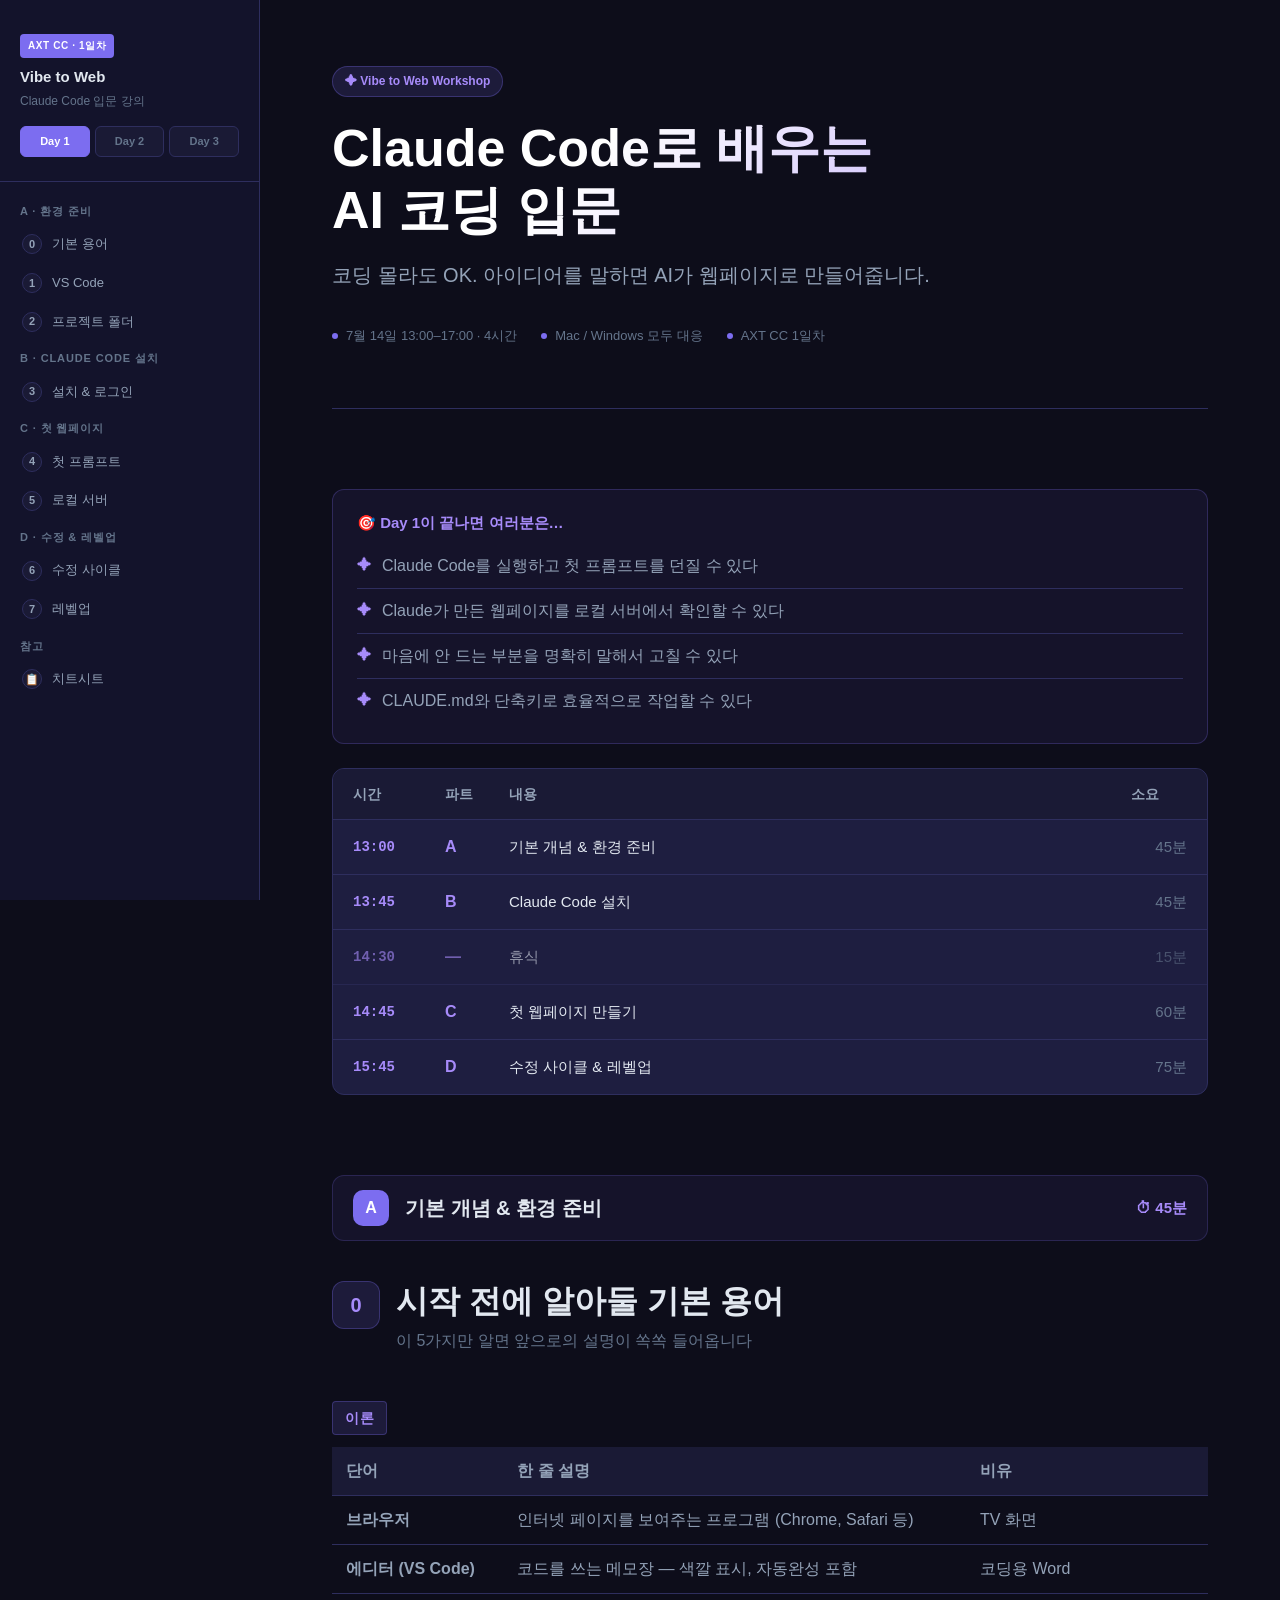
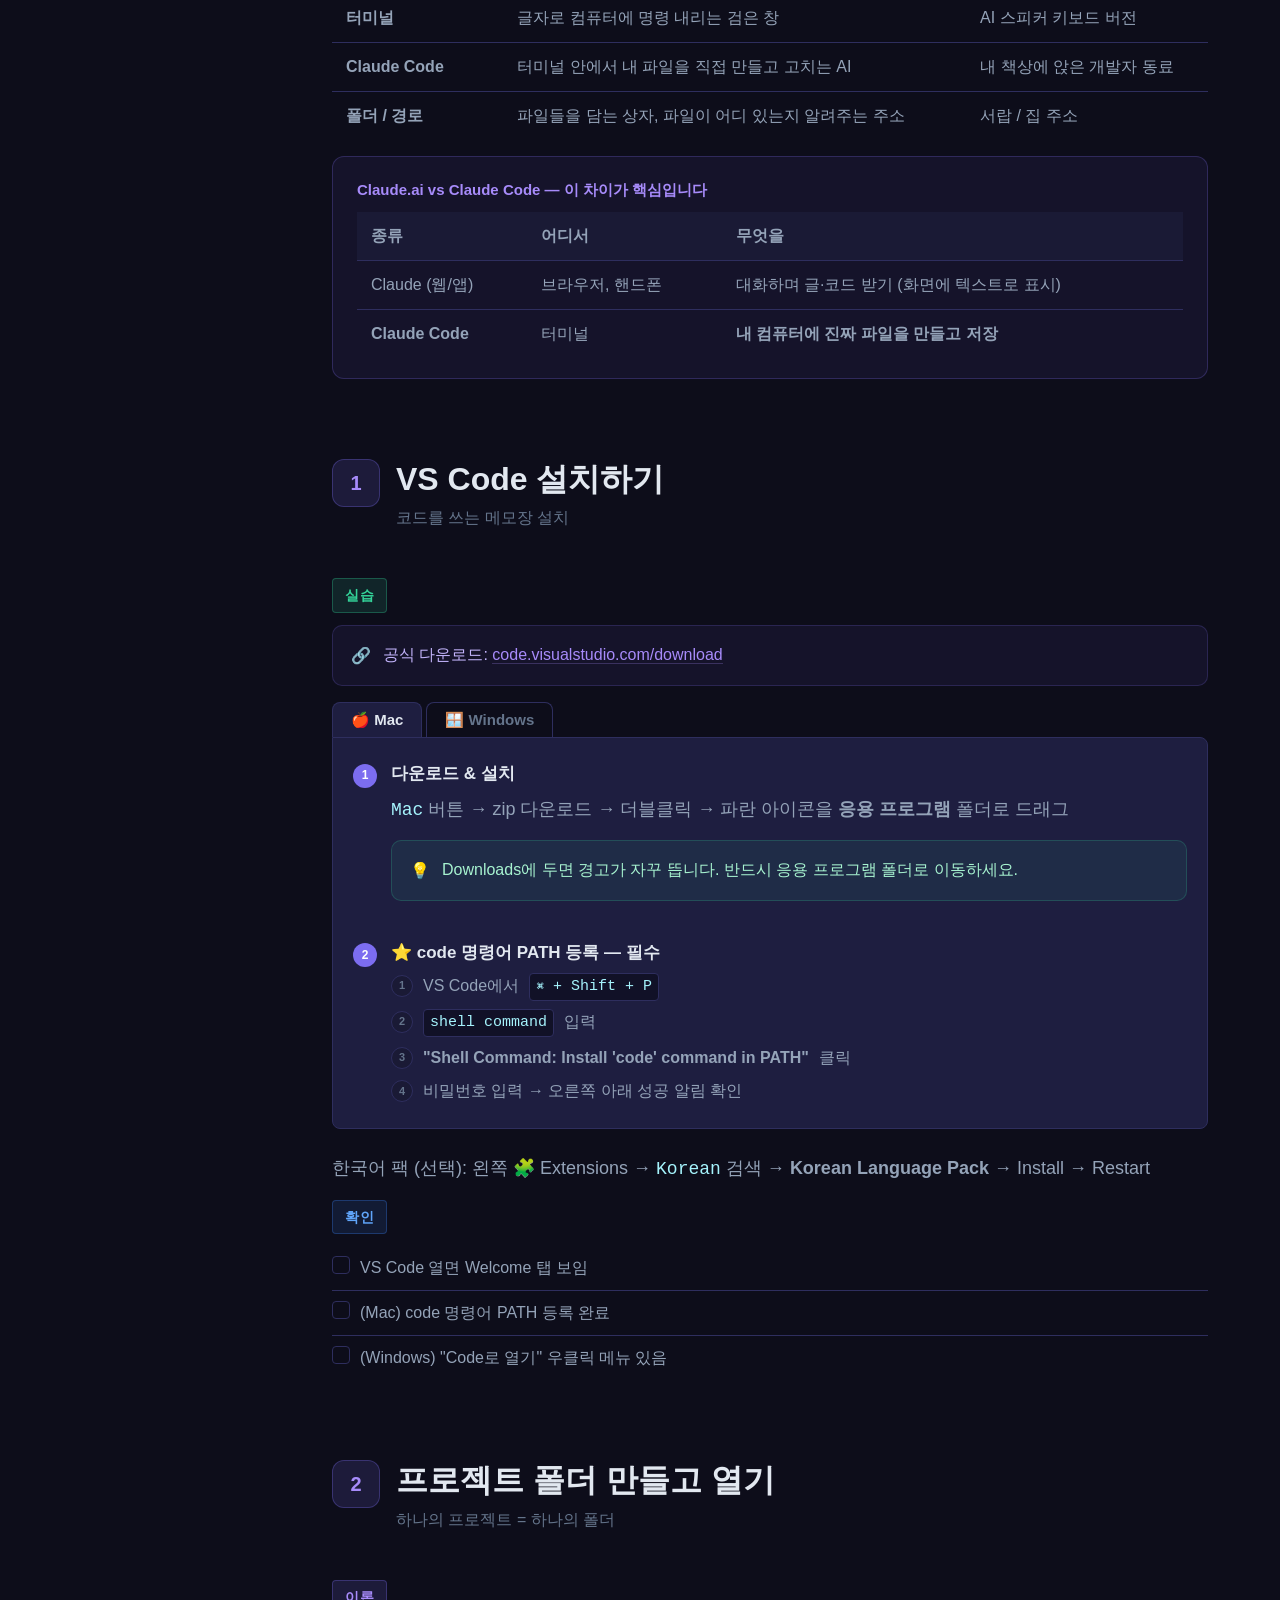
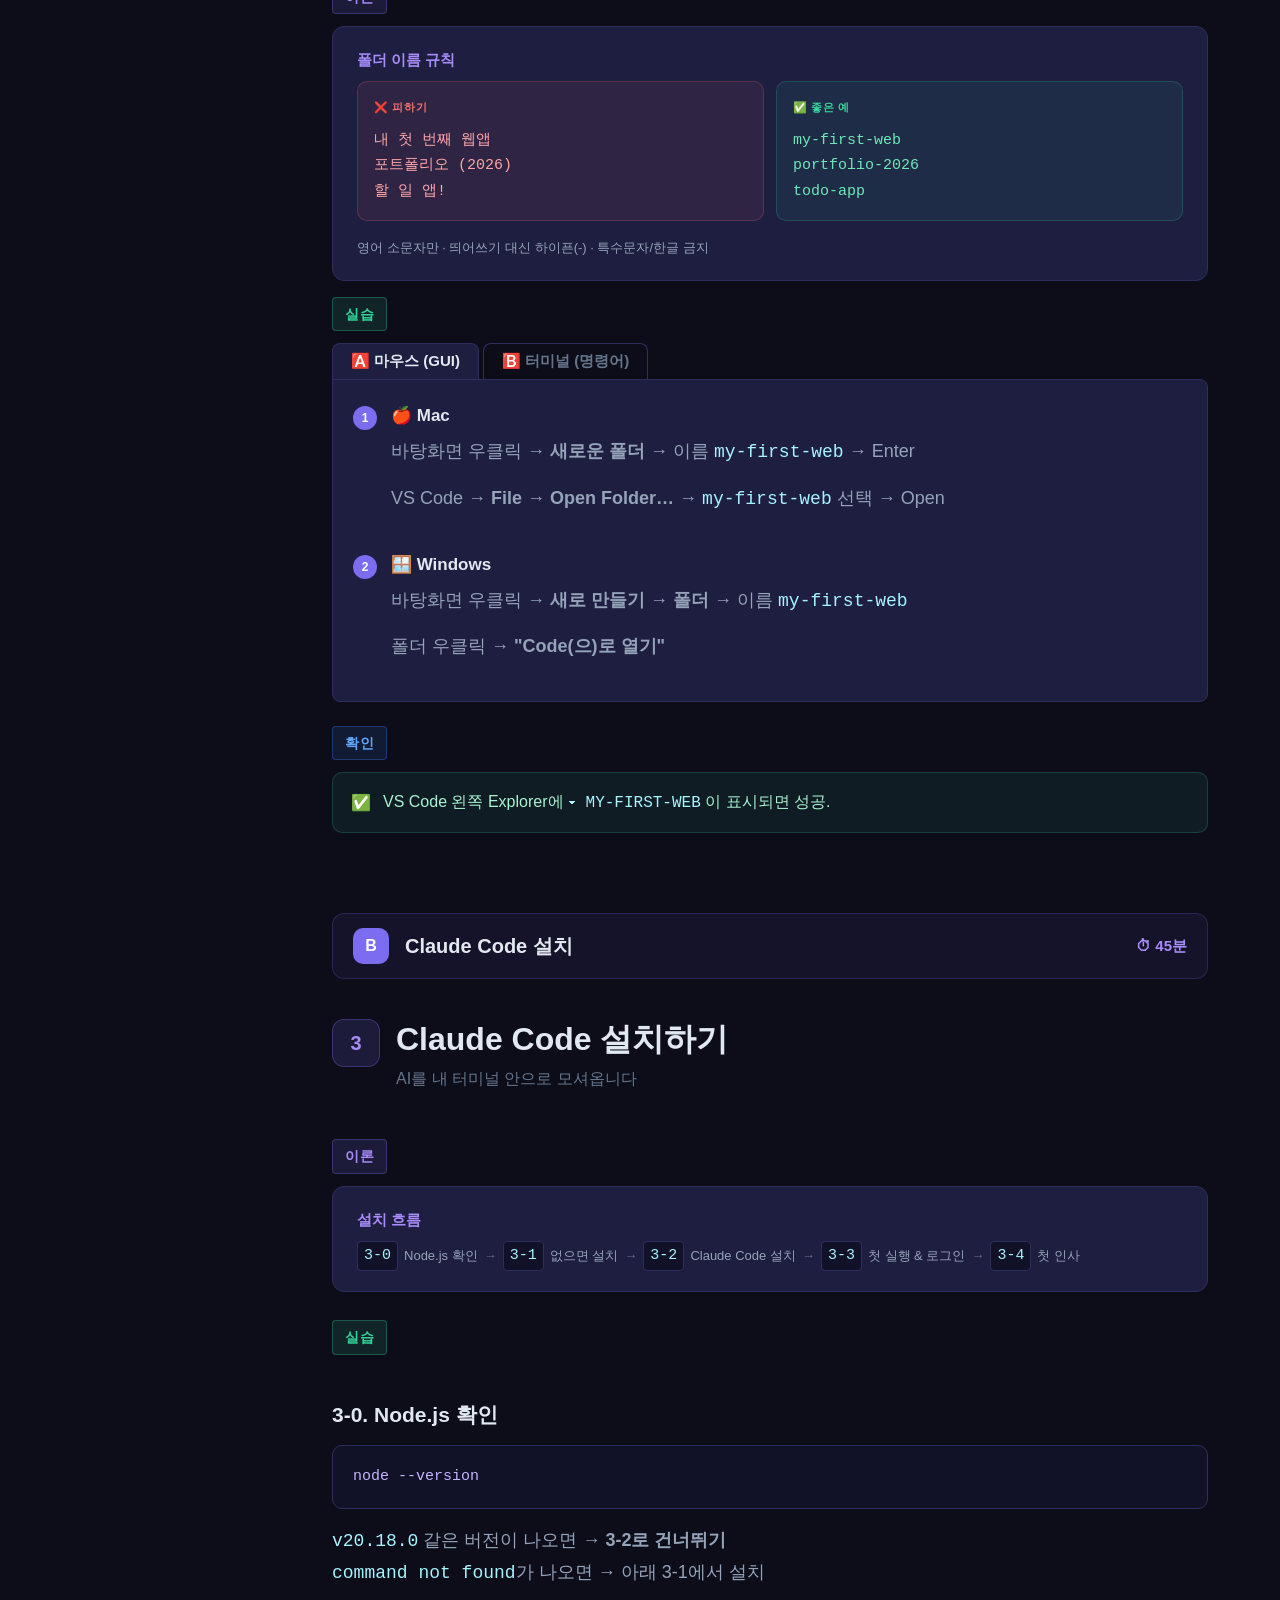
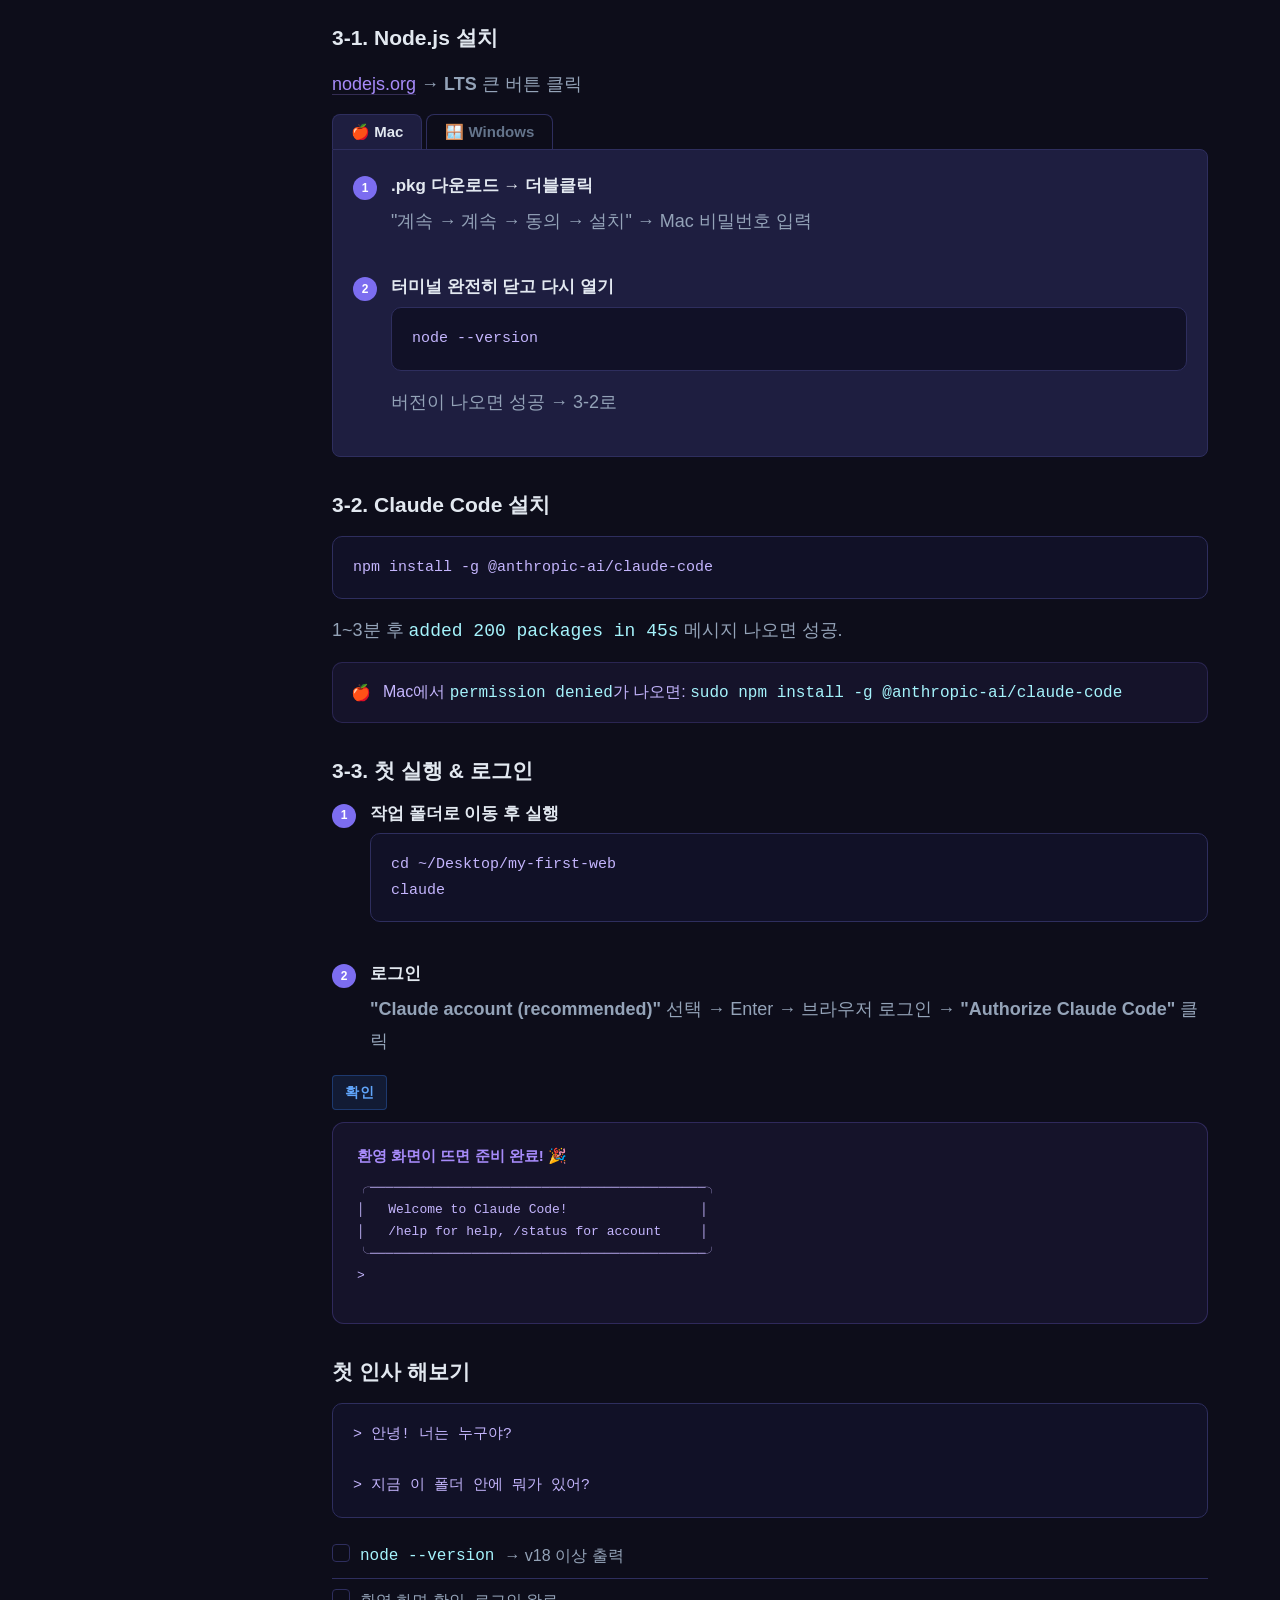
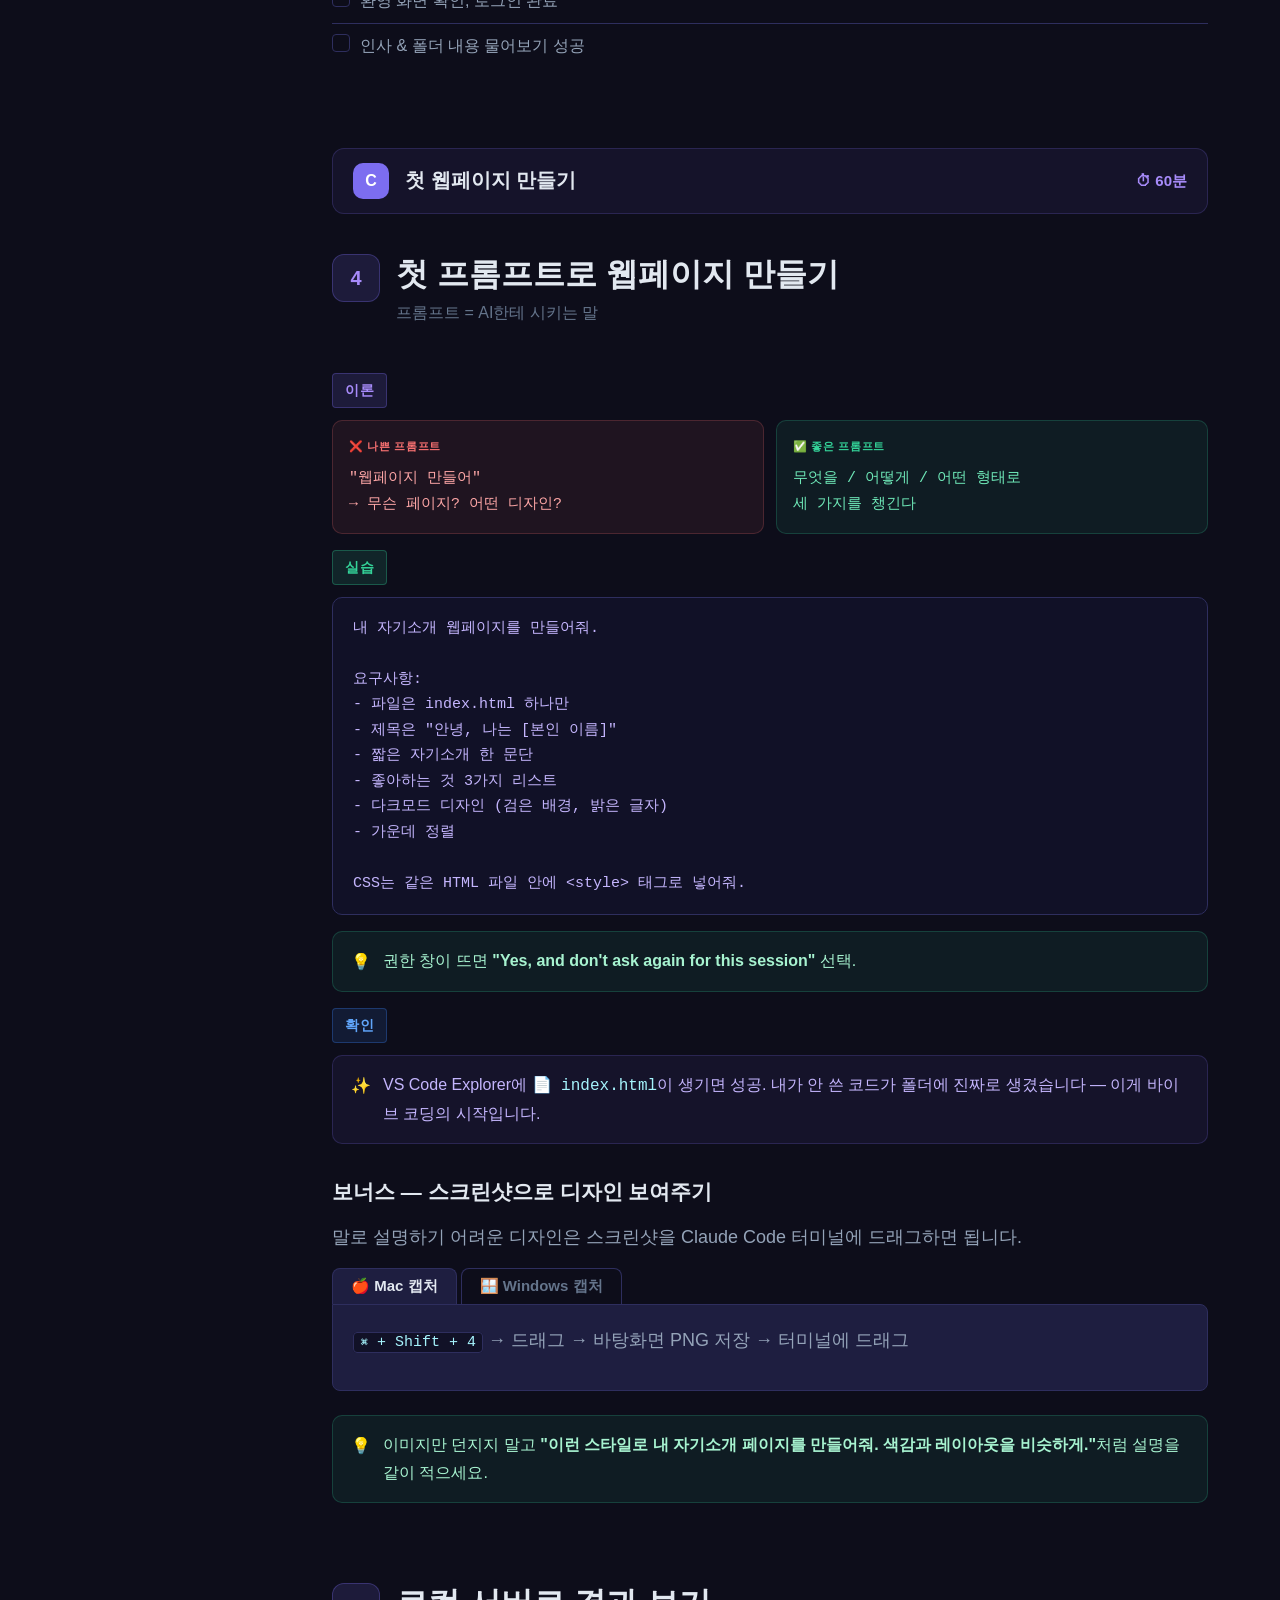
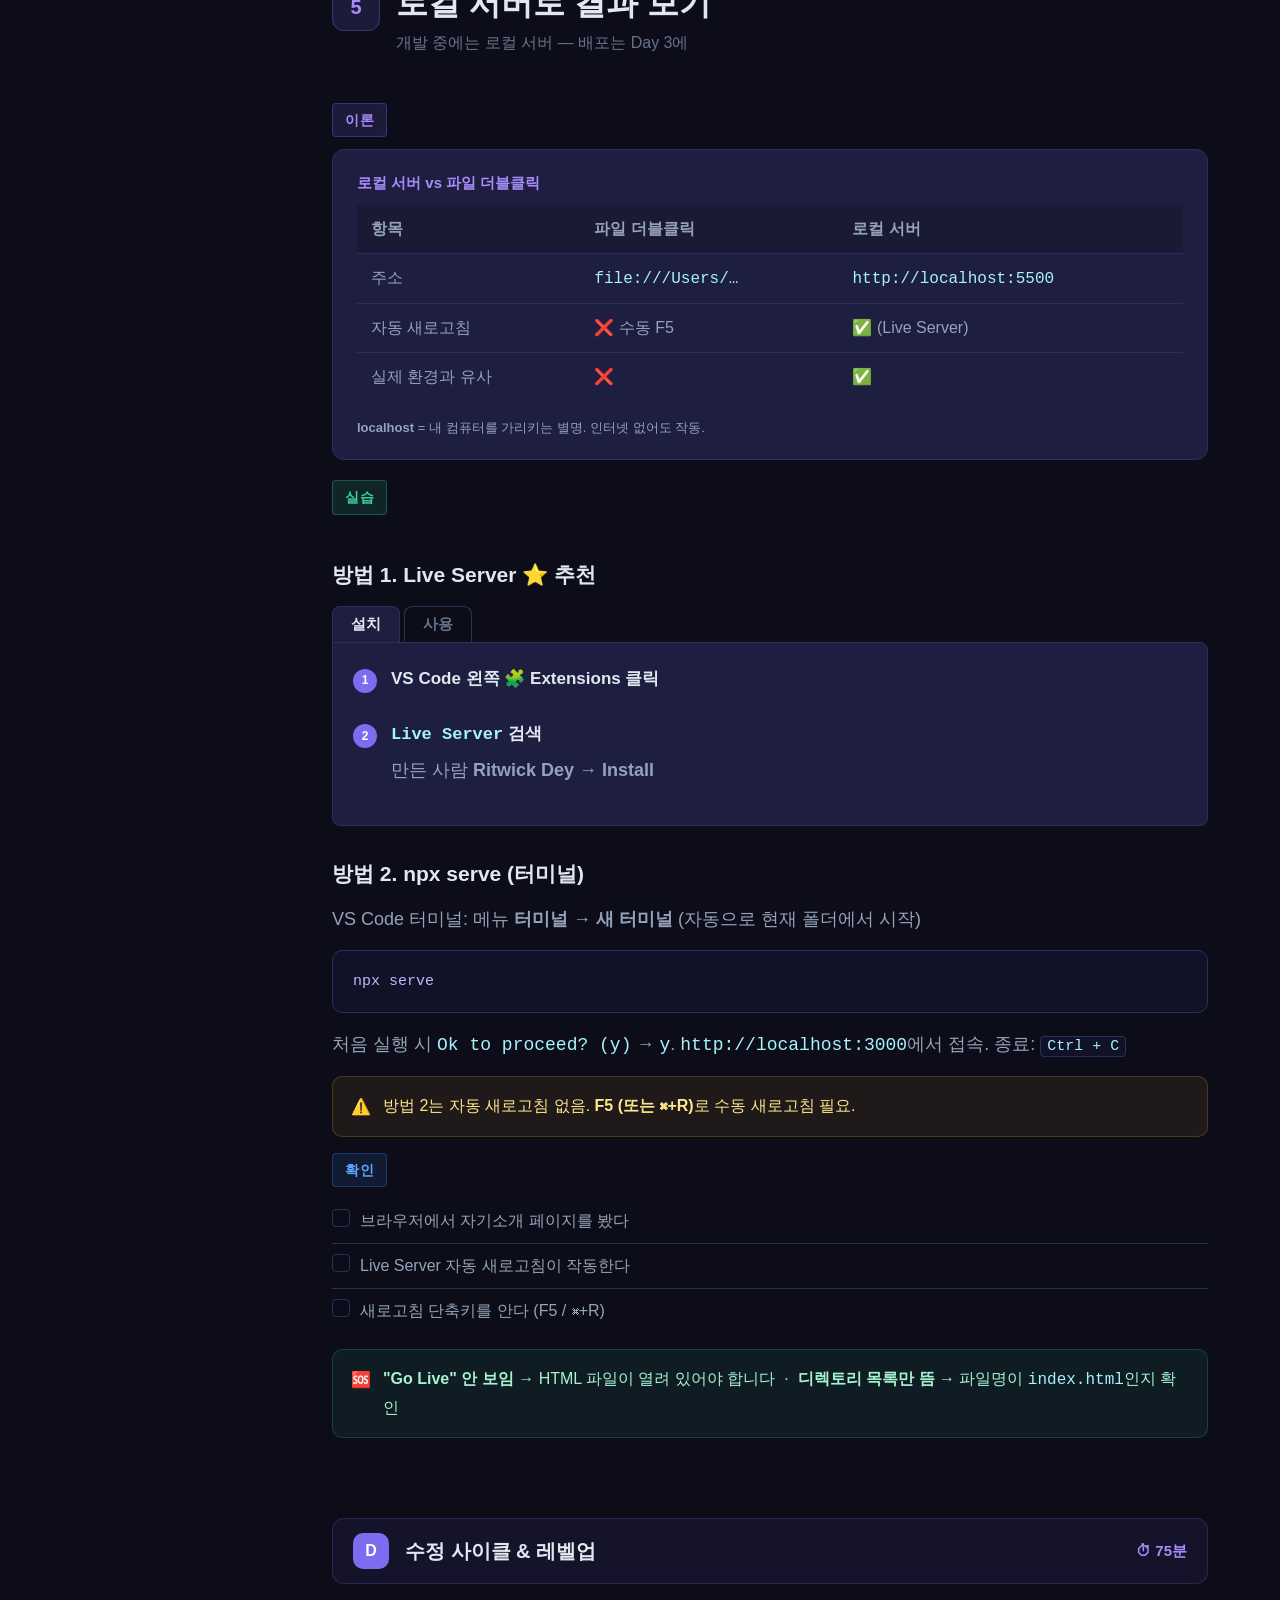
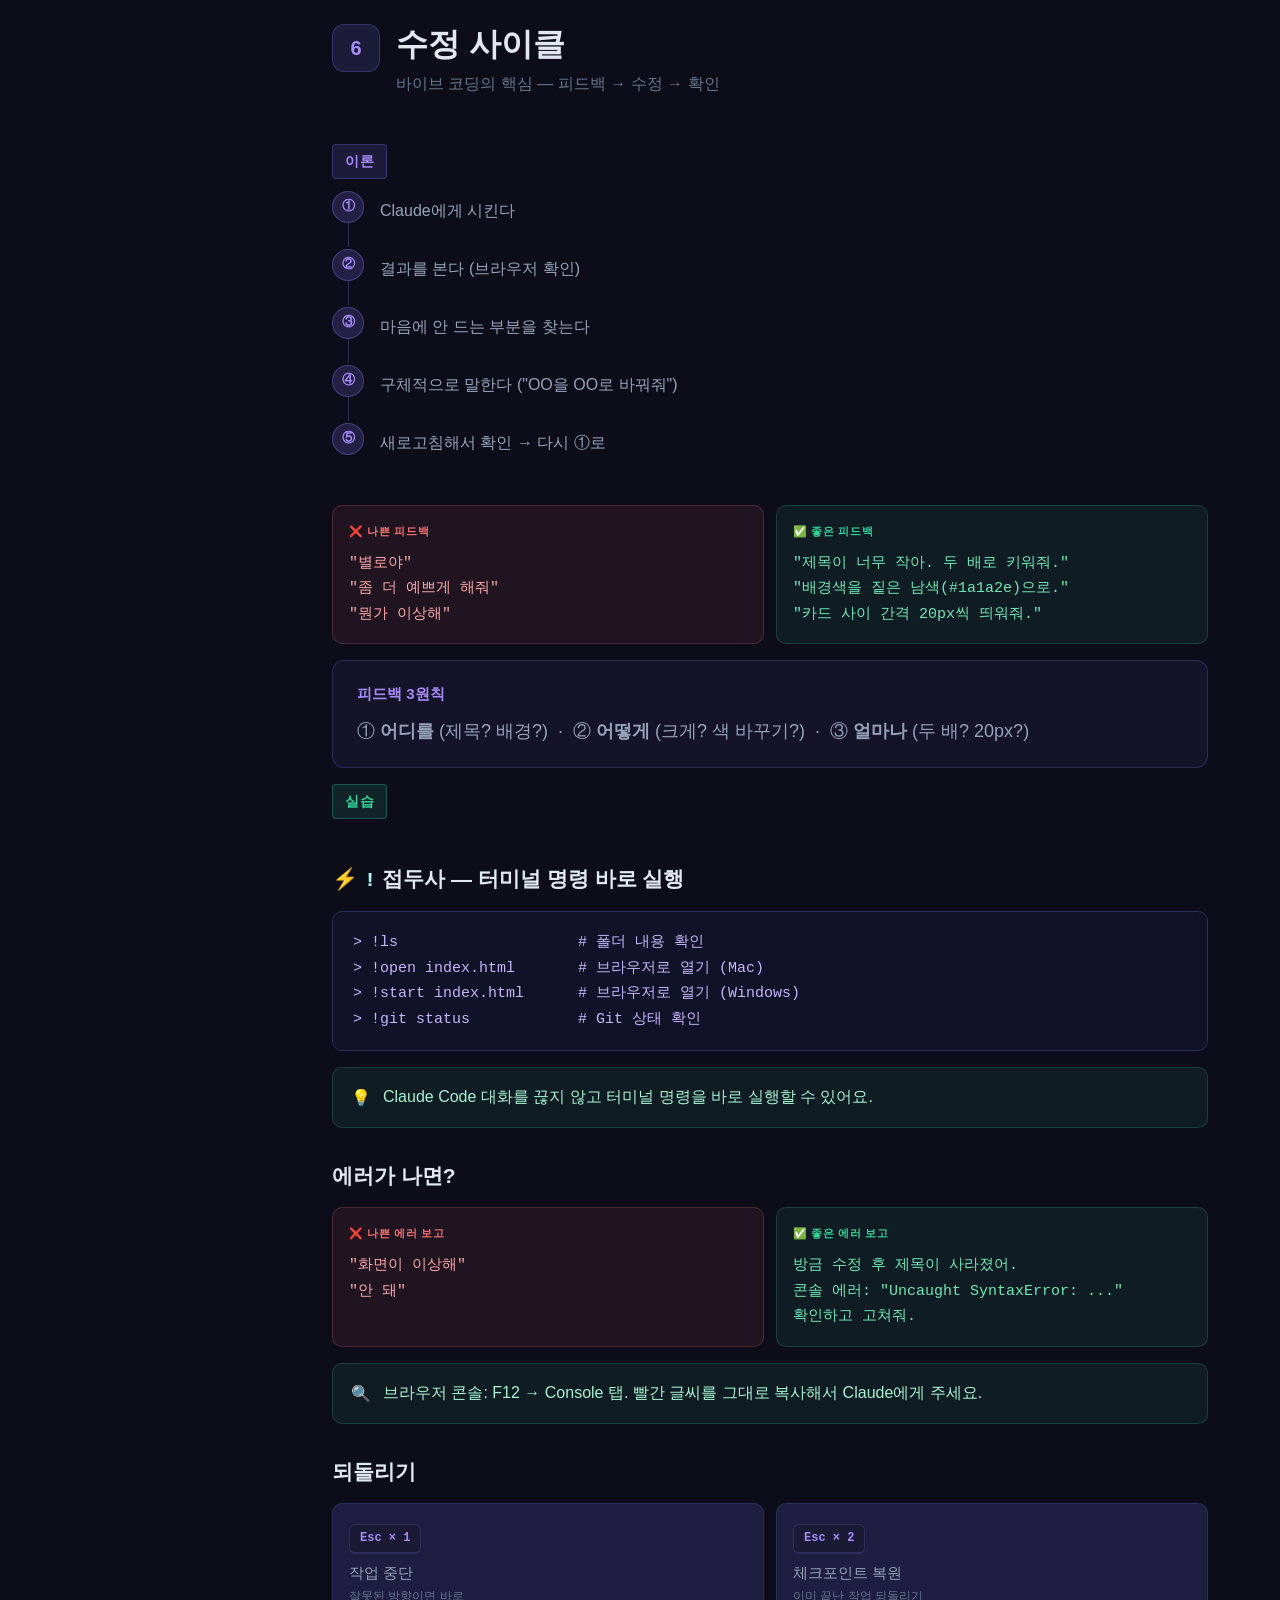
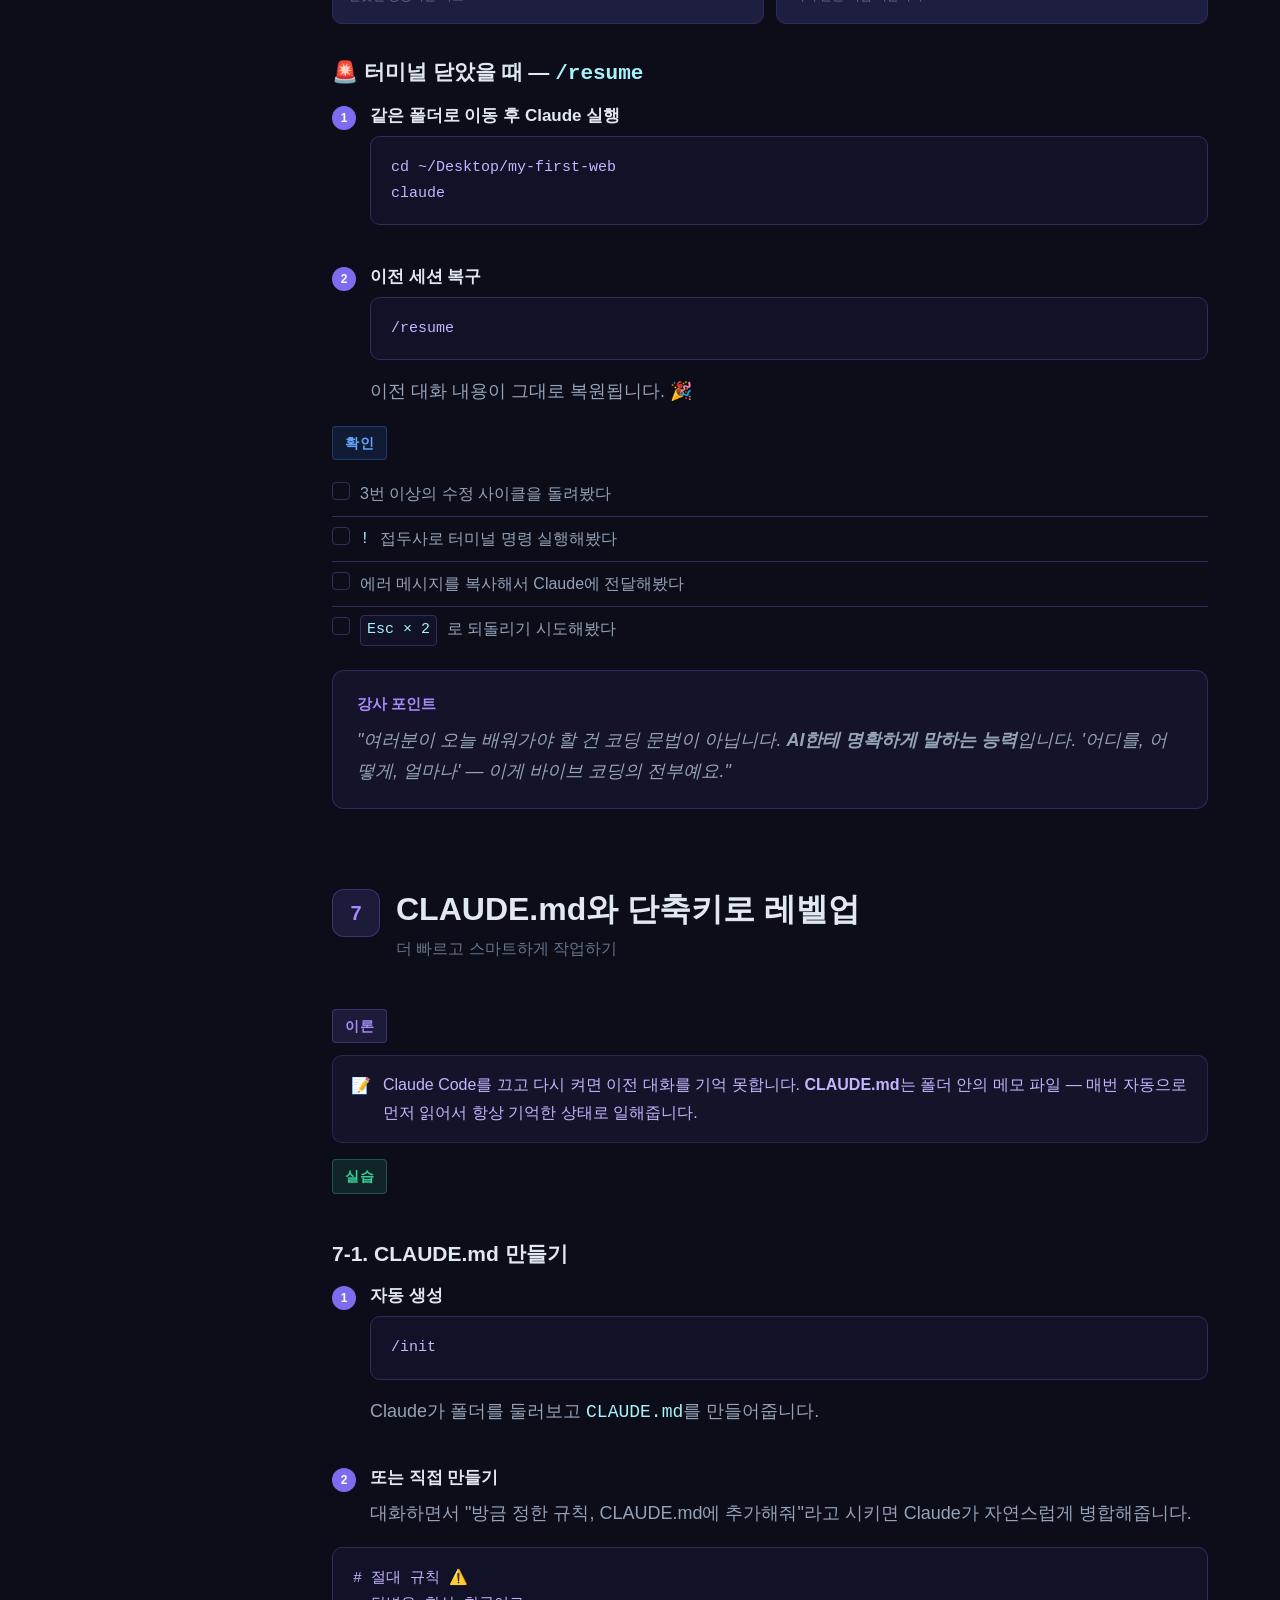
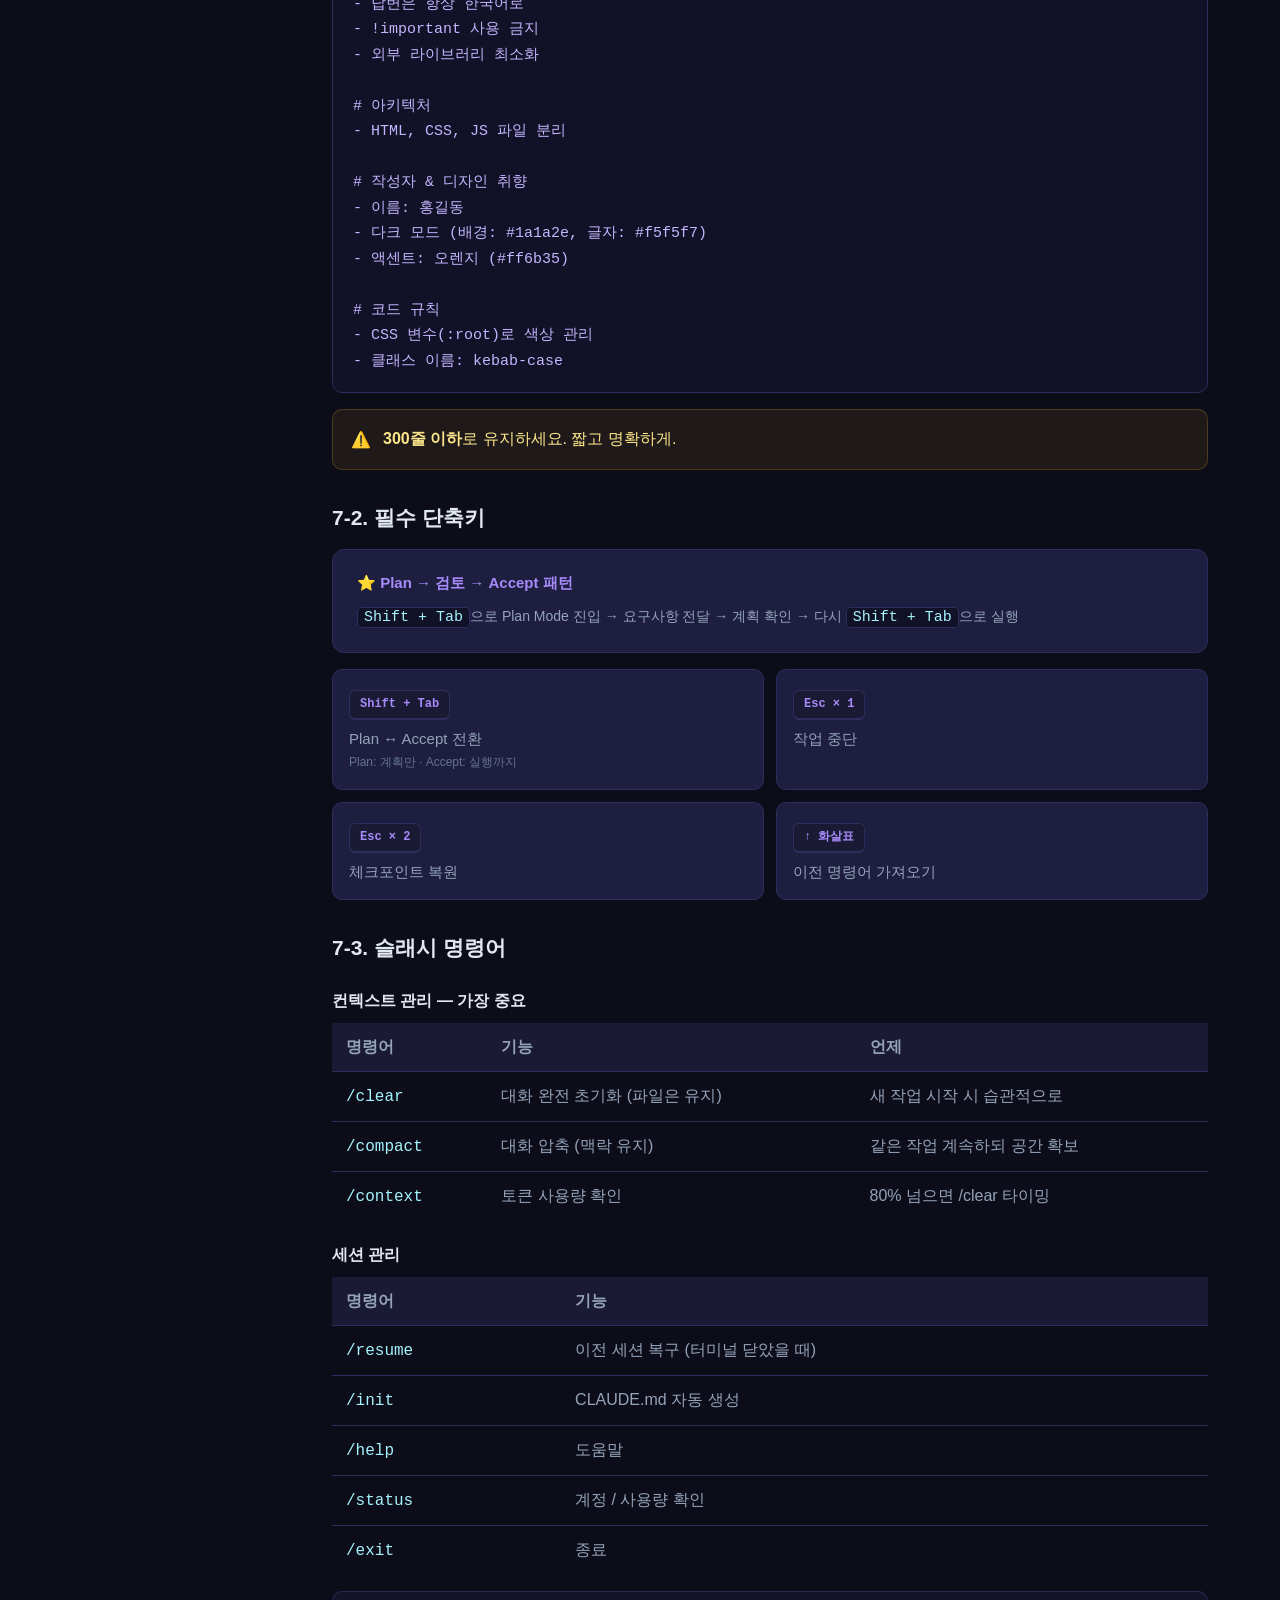
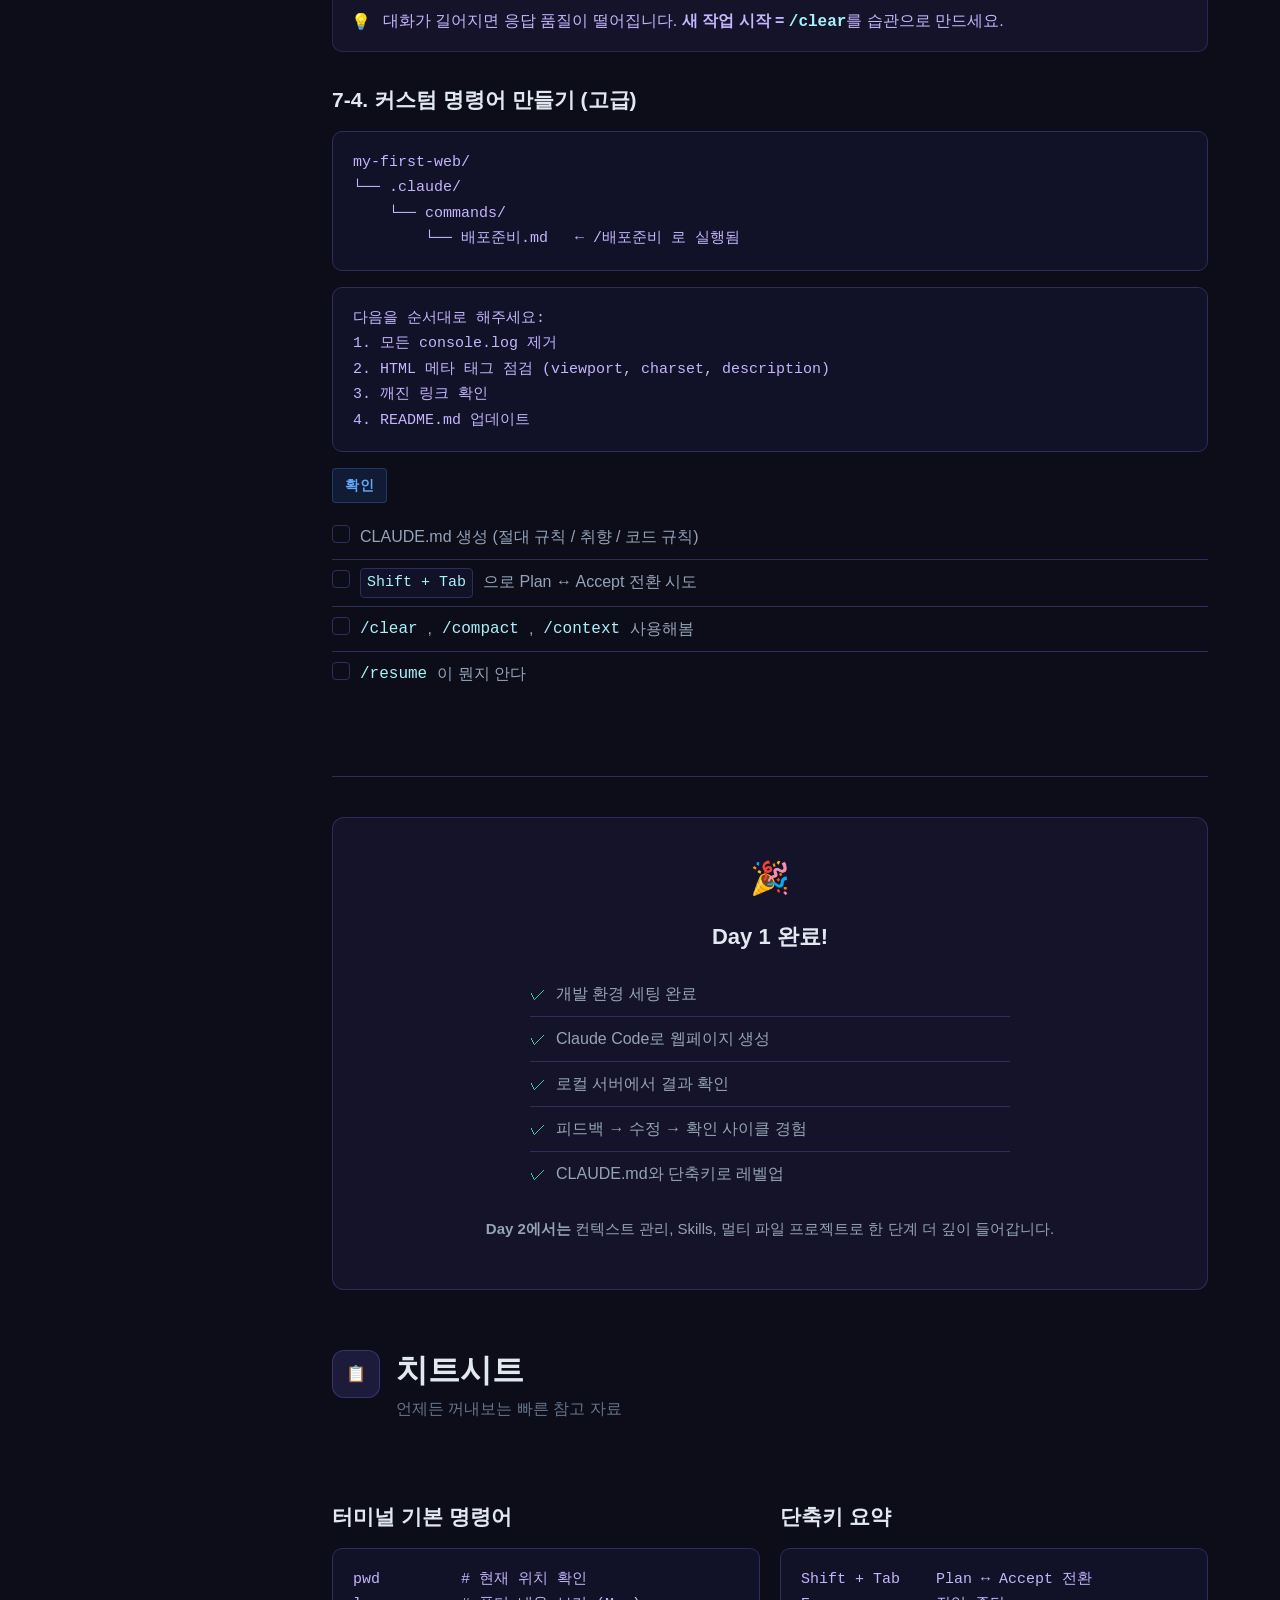
==== commit 4382bb8c: "Day2/Day3 재구성: 자동화 도구를 Day2로 이동, 스케줄 통일 Day2에 Git, Sub-Agent, MCP, Hooks, 보이스 입력, 한국어 설정을 추가하고 Day3는" ====
--- a/index.html
+++ b/index.html
@@ -59,7 +59,7 @@
       <h1>Claude Code로 배우는<br>AI 코딩 입문</h1>
       <p>코딩 몰라도 OK. 아이디어를 말하면 AI가 웹페이지로 만들어줍니다.</p>
       <div class="hero-meta">
-        <div class="meta-item"><span class="dot"></span> 7월 14일 13:00–18:00 · 5시간</div>
+        <div class="meta-item"><span class="dot"></span> 7월 14일 13:00–17:00 · 4시간</div>
         <div class="meta-item"><span class="dot"></span> Mac / Windows 모두 대응</div>
         <div class="meta-item"><span class="dot"></span> AXT CC 1일차</div>
       </div>
@@ -85,31 +85,31 @@
         <span class="tt-time">13:00</span>
         <span class="tt-part">A</span>
         <span class="tt-title">기본 개념 &amp; 환경 준비</span>
-        <span class="tt-dur">60분</span>
+        <span class="tt-dur">45분</span>
       </div>
       <div class="timetable-row">
-        <span class="tt-time">14:00</span>
+        <span class="tt-time">13:45</span>
         <span class="tt-part">B</span>
         <span class="tt-title">Claude Code 설치</span>
-        <span class="tt-dur">60분</span>
+        <span class="tt-dur">45분</span>
       </div>
       <div class="timetable-row" style="opacity:.6;">
-        <span class="tt-time">15:00</span>
+        <span class="tt-time">14:30</span>
         <span class="tt-part">—</span>
         <span class="tt-title">휴식</span>
         <span class="tt-dur">15분</span>
       </div>
       <div class="timetable-row">
-        <span class="tt-time">15:15</span>
+        <span class="tt-time">14:45</span>
         <span class="tt-part">C</span>
         <span class="tt-title">첫 웹페이지 만들기</span>
-        <span class="tt-dur">75분</span>
+        <span class="tt-dur">60분</span>
       </div>
       <div class="timetable-row">
-        <span class="tt-time">16:30</span>
+        <span class="tt-time">15:45</span>
         <span class="tt-part">D</span>
         <span class="tt-title">수정 사이클 &amp; 레벨업</span>
-        <span class="tt-dur">90분</span>
+        <span class="tt-dur">75분</span>
       </div>
     </div>
 
@@ -120,7 +120,7 @@
       <div class="part-header">
         <div class="part-badge">A</div>
         <div class="part-title">기본 개념 &amp; 환경 준비</div>
-        <div class="part-duration">⏱ 60분</div>
+        <div class="part-duration">⏱ 45분</div>
       </div>
 
       <!-- ── 0단계 ── -->
@@ -339,7 +339,7 @@
       <div class="part-header">
         <div class="part-badge">B</div>
         <div class="part-title">Claude Code 설치</div>
-        <div class="part-duration">⏱ 60분</div>
+        <div class="part-duration">⏱ 45분</div>
       </div>
 
       <!-- ── 3단계 ── -->
@@ -476,7 +476,7 @@
       <div class="part-header">
         <div class="part-badge">C</div>
         <div class="part-title">첫 웹페이지 만들기</div>
-        <div class="part-duration">⏱ 75분</div>
+        <div class="part-duration">⏱ 60분</div>
       </div>
 
       <!-- ── 4단계 ── -->
@@ -643,7 +643,7 @@
       <div class="part-header">
         <div class="part-badge">D</div>
         <div class="part-title">수정 사이클 &amp; 레벨업</div>
-        <div class="part-duration">⏱ 90분</div>
+        <div class="part-duration">⏱ 75분</div>
       </div>
 
       <!-- ── 6단계 ── -->
--- a/style.css
+++ b/style.css
@@ -23,8 +23,8 @@
   background: var(--bg);
   color: var(--text);
   font-family: 'Pretendard', 'Apple SD Gothic Neo', 'Noto Sans KR', sans-serif;
-  font-size: 16px;
-  line-height: 1.7;
+  font-size: 18px;
+  line-height: 1.75;
 }
 
 /* ── Layout ── */
@@ -145,7 +145,7 @@
 }
 
 /* ── Main ── */
-main { padding: 60px 64px; max-width: 900px; }
+main { padding: 64px 72px; max-width: 1080px; margin: 0 auto; }
 
 /* ── Hero ── */
 .hero {
@@ -169,7 +169,7 @@
 }
 
 .hero h1 {
-  font-size: 42px;
+  font-size: 52px;
   font-weight: 800;
   line-height: 1.2;
   margin-bottom: 16px;
@@ -179,9 +179,9 @@
 }
 
 .hero p {
-  font-size: 17px;
+  font-size: 20px;
   color: var(--text2);
-  max-width: 560px;
+  max-width: 640px;
   margin-bottom: 32px;
 }
 
@@ -235,26 +235,26 @@
 }
 
 .step-header-text h2 {
-  font-size: 26px;
+  font-size: 32px;
   font-weight: 700;
   line-height: 1.3;
 }
 
 .step-header-text .step-sub {
-  font-size: 14px;
+  font-size: 16px;
   color: var(--text3);
   margin-top: 4px;
 }
 
 h3 {
-  font-size: 17px;
-  font-weight: 700;
-  margin: 28px 0 12px;
+  font-size: 21px;
+  font-weight: 700;
+  margin: 30px 0 12px;
   color: var(--text);
 }
 
 h4 {
-  font-size: 14px;
+  font-size: 16px;
   font-weight: 700;
   margin: 20px 0 8px;
   color: var(--text);
@@ -277,7 +277,7 @@
 }
 
 .card-title {
-  font-size: 13px;
+  font-size: 15px;
   font-weight: 700;
   color: var(--accent2);
   margin-bottom: 8px;
@@ -289,7 +289,7 @@
 table {
   width: 100%;
   border-collapse: collapse;
-  font-size: 14px;
+  font-size: 16px;
 }
 
 th {
@@ -318,7 +318,7 @@
   border-radius: 10px;
   padding: 18px 20px;
   overflow-x: auto;
-  font-size: 13px;
+  font-size: 15px;
   line-height: 1.7;
   margin-bottom: 16px;
 }
@@ -335,7 +335,7 @@
   border: 1px solid var(--border);
   border-radius: 4px;
   padding: 1px 6px;
-  font-size: 13px;
+  font-size: 15px;
   font-family: 'JetBrains Mono', monospace;
   color: #a5f3fc;
 }
@@ -345,9 +345,9 @@
   display: flex;
   gap: 12px;
   border-radius: 10px;
-  padding: 14px 16px;
+  padding: 15px 18px;
   margin-bottom: 16px;
-  font-size: 14px;
+  font-size: 16px;
 }
 
 .tip {
@@ -385,8 +385,8 @@
   display: flex;
   align-items: flex-start;
   gap: 10px;
-  padding: 7px 0;
-  font-size: 14px;
+  padding: 8px 0;
+  font-size: 16px;
   color: var(--text2);
   border-bottom: 1px solid var(--border);
 }
@@ -412,12 +412,12 @@
 }
 
 .tab-btn {
-  padding: 7px 16px;
+  padding: 8px 18px;
   background: transparent;
   border: 1px solid var(--border);
   border-bottom: none;
   color: var(--text3);
-  font-size: 13px;
+  font-size: 15px;
   font-weight: 600;
   cursor: pointer;
   border-radius: 8px 8px 0 0;
@@ -479,7 +479,7 @@
   border: none;
   padding: 0;
   margin: 0;
-  font-size: 13px;
+  font-size: 15px;
 }
 
 .compare-bad pre code { color: #fca5a5; }
@@ -530,7 +530,7 @@
 
 .cycle-text {
   padding: 6px 0 24px;
-  font-size: 14px;
+  font-size: 16px;
   color: var(--text2);
 }
 
@@ -564,7 +564,7 @@
 }
 
 .shortcut-desc {
-  font-size: 13px;
+  font-size: 15px;
   color: var(--text2);
   line-height: 1.5;
 }
@@ -612,7 +612,7 @@
 .step-list > li > div { flex: 1; min-width: 0; }
 
 .step-list-title {
-  font-size: 15px;
+  font-size: 17px;
   font-weight: 700;
   color: var(--text);
   margin-bottom: 8px;
@@ -633,7 +633,7 @@
 ol.sub-ol > li {
   display: flex;
   gap: 10px;
-  font-size: 14px;
+  font-size: 16px;
   color: var(--text2);
   line-height: 1.6;
   counter-increment: sub-ol;
@@ -744,14 +744,14 @@
 }
 
 .part-title {
-  font-size: 17px;
+  font-size: 20px;
   font-weight: 700;
   color: var(--text);
   flex: 1;
 }
 
 .part-duration {
-  font-size: 13px;
+  font-size: 15px;
   color: var(--accent2);
   font-weight: 600;
 }
@@ -759,9 +759,9 @@
 /* ── Section labels (이론 / 실습 / 확인) ── */
 .section-label {
   display: inline-block;
-  padding: 3px 10px;
+  padding: 4px 12px;
   border-radius: 4px;
-  font-size: 12px;
+  font-size: 14px;
   font-weight: 700;
   letter-spacing: .04em;
   margin-bottom: 12px;
@@ -781,28 +781,108 @@
 
 .timetable-row {
   display: grid;
-  grid-template-columns: 70px 48px 1fr 52px;
+  grid-template-columns: 80px 52px 1fr 56px;
   gap: 12px;
   align-items: center;
-  padding: 11px 20px;
+  padding: 13px 20px;
   border-bottom: 1px solid var(--border);
-  font-size: 13px;
+  font-size: 15px;
 }
 
 .timetable-row:last-child { border-bottom: none; }
-.timetable-header { background: var(--bg3); font-weight: 700; color: var(--text2); font-size: 12px; }
-
-.tt-time { color: var(--accent2); font-weight: 600; font-family: 'JetBrains Mono', monospace; font-size: 12px; }
-.tt-part { color: var(--accent2); font-weight: 800; font-size: 14px; }
+.timetable-header { background: var(--bg3); font-weight: 700; color: var(--text2); font-size: 14px; }
+
+.tt-time { color: var(--accent2); font-weight: 600; font-family: 'JetBrains Mono', monospace; font-size: 14px; }
+.tt-part { color: var(--accent2); font-weight: 800; font-size: 16px; }
 .tt-title { color: var(--text); }
 .tt-dur  { color: var(--text3); text-align: right; }
+
+/* ── Collapsible (선택 심화) ── */
+details {
+  background: var(--card);
+  border: 1px solid var(--border);
+  border-radius: 12px;
+  padding: 4px 20px 0;
+  margin-bottom: 20px;
+}
+
+details[open] { padding-bottom: 20px; }
+
+summary {
+  cursor: pointer;
+  padding: 16px 0;
+  font-weight: 700;
+  font-size: 15px;
+  color: var(--accent2);
+  list-style: none;
+  user-select: none;
+}
+
+summary::-webkit-details-marker { display: none; }
+
+summary::before {
+  content: '▶';
+  display: inline-block;
+  margin-right: 10px;
+  font-size: 11px;
+  transition: transform .15s;
+}
+
+details[open] summary::before { transform: rotate(90deg); }
+
+details > *:not(summary):first-of-type { margin-top: 4px; }
+details h3:first-of-type { margin-top: 4px; }
+
+/* ── Guide note (이 문서를 보는 법) ── */
+.guide-note {
+  background: var(--card);
+  border: 1px solid rgba(124,109,240,.25);
+  border-radius: 12px;
+  padding: 24px 28px;
+  margin-bottom: 40px;
+}
+
+.guide-note h2 {
+  font-size: 18px;
+  font-weight: 700;
+  margin-bottom: 12px;
+  color: var(--text);
+}
+
+.guide-note p { margin-bottom: 10px; }
+.guide-note ul { list-style: none; margin-bottom: 10px; }
+.guide-note li { margin-bottom: 8px; color: var(--text2); }
+
+/* ── Term table (용어 정리) ── */
+.term-list {
+  display: flex;
+  flex-direction: column;
+  gap: 10px;
+  margin-bottom: 16px;
+}
+
+.term-list .term {
+  display: flex;
+  gap: 12px;
+  align-items: baseline;
+}
+
+.term-list .term-name {
+  flex-shrink: 0;
+  min-width: 90px;
+  font-weight: 700;
+  color: var(--accent2);
+  font-size: 15px;
+}
+
+.term-list .term-desc { color: var(--text2); font-size: 15px; }
 
 /* ── Responsive ── */
 @media (max-width: 900px) {
   .layout { grid-template-columns: 1fr; }
   .sidebar { display: none; }
-  main { padding: 32px 24px; }
-  .hero h1 { font-size: 30px; }
+  main { padding: 36px 28px; }
+  .hero h1 { font-size: 36px; }
   .compare { grid-template-columns: 1fr; }
   .shortcuts { grid-template-columns: 1fr; }
   .cheat-grid { grid-template-columns: 1fr; }
